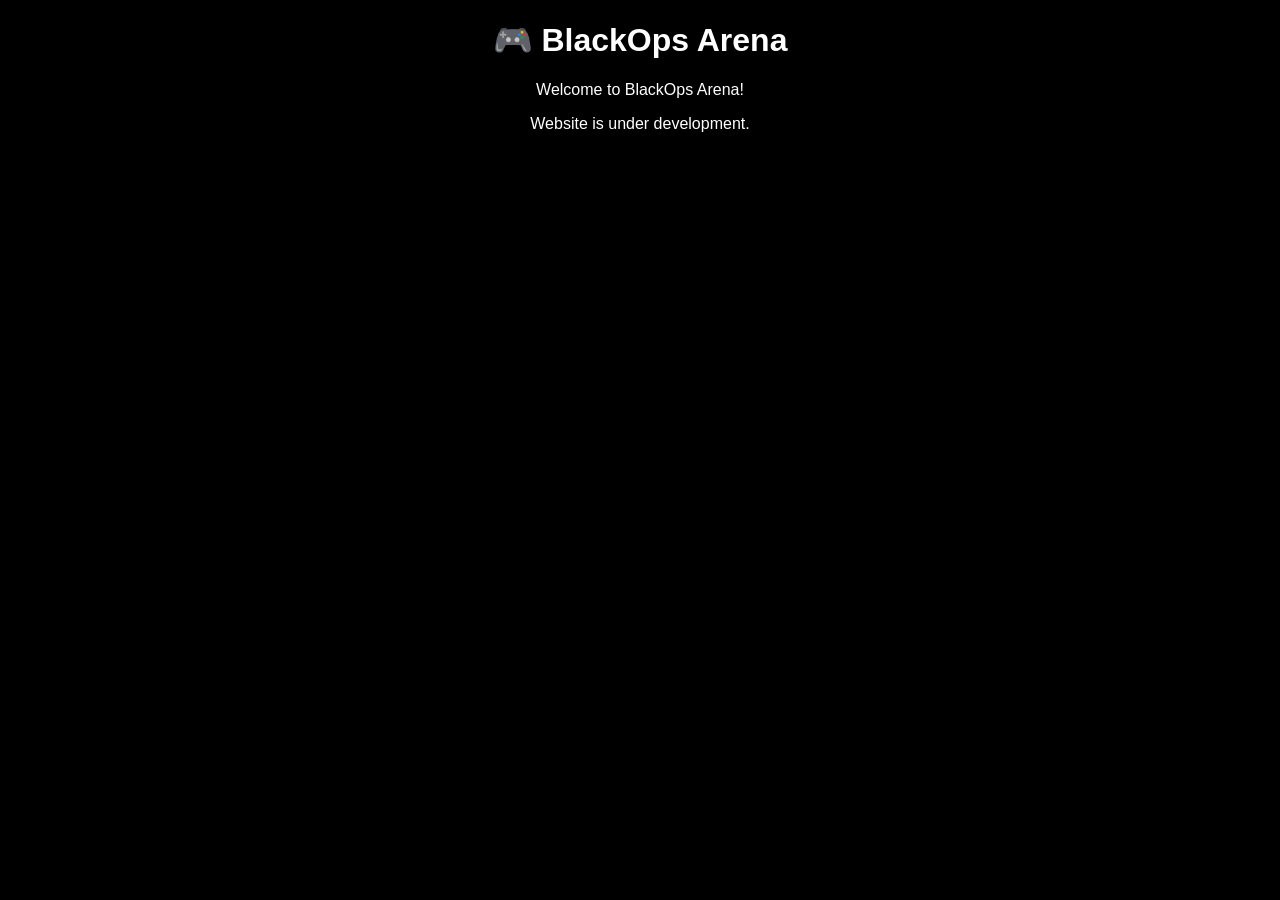
==== index.html @ 147f1764 "Create initial index.html for BlackOps Arena" ====
<!DOCTYPE html>
<html>
<head>
  <title>BlackOps Arena</title>
</head>
<body style="background:black;color:white;text-align:center;font-family:Arial;">
  <h1>🎮 BlackOps Arena</h1>
  <p>Welcome to BlackOps Arena!</p>
  <p>Website is under development.</p>
</body>
</html>
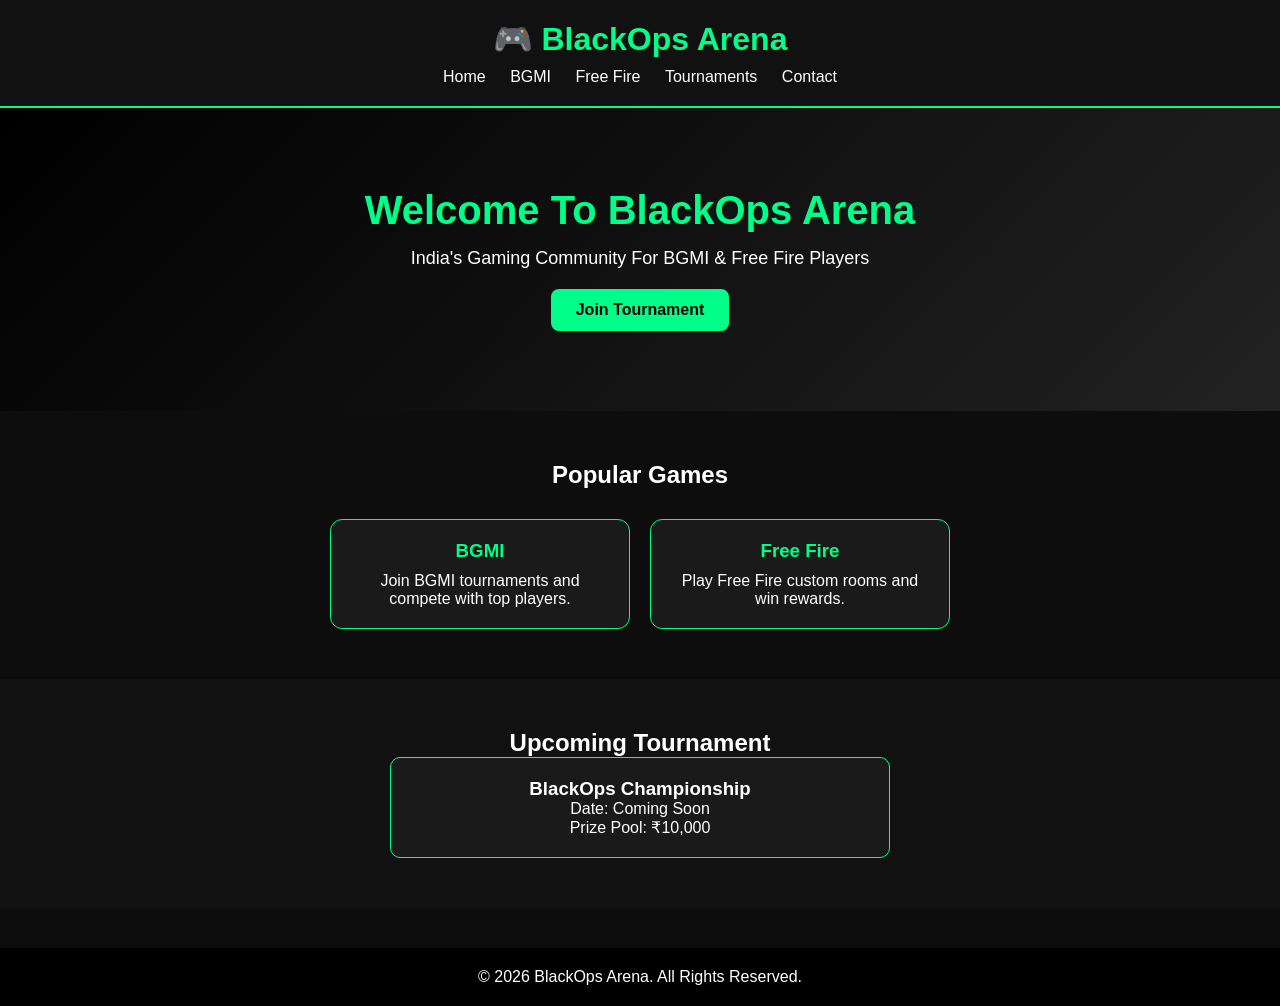
==== commit b48cf338: "Add BlackOps Arena website Homepage update" ====
--- a/index.html
+++ b/index.html
@@ -1,11 +1,176 @@
 <!DOCTYPE html>
-<html>
+<html lang="en">
 <head>
-  <title>BlackOps Arena</title>
+<meta charset="UTF-8">
+<meta name="viewport" content="width=device-width, initial-scale=1.0">
+<title>BlackOps Arena</title>
+
+<style>
+*{
+margin:0;
+padding:0;
+box-sizing:border-box;
+font-family:Arial,sans-serif;
+}
+
+body{
+background:#0d0d0d;
+color:white;
+}
+
+header{
+background:#111;
+padding:20px;
+text-align:center;
+border-bottom:2px solid #00ff88;
+}
+
+header h1{
+color:#00ff88;
+}
+
+nav{
+margin-top:10px;
+}
+
+nav a{
+color:white;
+text-decoration:none;
+margin:0 10px;
+}
+
+.hero{
+padding:80px 20px;
+text-align:center;
+background:linear-gradient(135deg,#000,#111,#222);
+}
+
+.hero h2{
+font-size:40px;
+color:#00ff88;
+}
+
+.hero p{
+margin-top:15px;
+font-size:18px;
+}
+
+.btn{
+display:inline-block;
+margin-top:20px;
+padding:12px 25px;
+background:#00ff88;
+color:black;
+font-weight:bold;
+text-decoration:none;
+border-radius:8px;
+}
+
+.games{
+padding:50px 20px;
+text-align:center;
+}
+
+.games h2{
+margin-bottom:30px;
+}
+
+.cards{
+display:flex;
+flex-wrap:wrap;
+justify-content:center;
+gap:20px;
+}
+
+.card{
+background:#1a1a1a;
+padding:20px;
+width:300px;
+border-radius:12px;
+border:1px solid #00ff88;
+}
+
+.card h3{
+color:#00ff88;
+margin-bottom:10px;
+}
+
+.tournaments{
+padding:50px 20px;
+background:#111;
+text-align:center;
+}
+
+.tournament-box{
+background:#1a1a1a;
+padding:20px;
+max-width:500px;
+margin:auto;
+border-radius:10px;
+border:1px solid #00ff88;
+}
+
+footer{
+text-align:center;
+padding:20px;
+background:#000;
+margin-top:40px;
+}
+</style>
 </head>
-<body style="background:black;color:white;text-align:center;font-family:Arial;">
-  <h1>🎮 BlackOps Arena</h1>
-  <p>Welcome to BlackOps Arena!</p>
-  <p>Website is under development.</p>
+
+<body>
+
+<header>
+<h1>🎮 BlackOps Arena</h1>
+
+<nav>
+<a href="#">Home</a>
+<a href="#">BGMI</a>
+<a href="#">Free Fire</a>
+<a href="#">Tournaments</a>
+<a href="#">Contact</a>
+</nav>
+</header>
+
+<section class="hero">
+<h2>Welcome To BlackOps Arena</h2>
+<p>India's Gaming Community For BGMI & Free Fire Players</p>
+<a href="#" class="btn">Join Tournament</a>
+</section>
+
+<section class="games">
+<h2>Popular Games</h2>
+
+<div class="cards">
+
+<div class="card">
+<h3>BGMI</h3>
+<p>Join BGMI tournaments and compete with top players.</p>
+</div>
+
+<div class="card">
+<h3>Free Fire</h3>
+<p>Play Free Fire custom rooms and win rewards.</p>
+</div>
+
+</div>
+</section>
+
+<section class="tournaments">
+<h2>Upcoming Tournament</h2>
+
+<div class="tournament-box">
+<h3>BlackOps Championship</h3>
+<p>Date: Coming Soon</p>
+<p>Prize Pool: ₹10,000</p>
+</div>
+
+</section>
+
+<footer>
+<p>© 2026 BlackOps Arena. All Rights Reserved.</p>
+</footer>
+
 </body>
 </html>
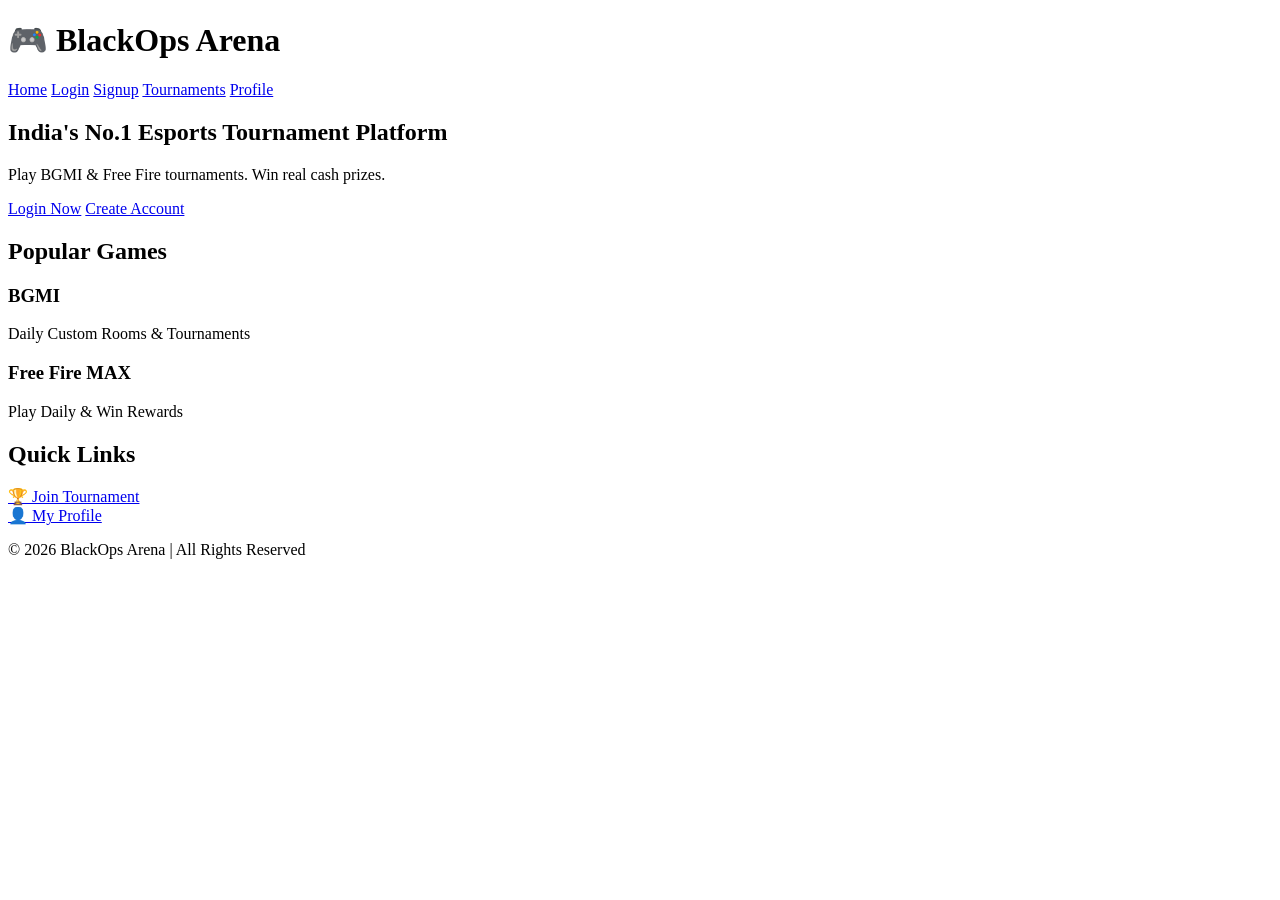
==== commit d1512857: "Update homepage Updated the layout and content of the BlackOps Arena homepage, including navigation " ====
--- a/index.html
+++ b/index.html
@@ -1,3 +1,4 @@
+
 <!DOCTYPE html>
 <html lang="en">
 <head>
@@ -5,172 +6,73 @@
 <meta name="viewport" content="width=device-width, initial-scale=1.0">
 <title>BlackOps Arena</title>
 
-<style>
-*{
-margin:0;
-padding:0;
-box-sizing:border-box;
-font-family:Arial,sans-serif;
-}
+<link rel="stylesheet" href="style.css">
 
-body{
-background:#0d0d0d;
-color:white;
-}
-
-header{
-background:#111;
-padding:20px;
-text-align:center;
-border-bottom:2px solid #00ff88;
-}
-
-header h1{
-color:#00ff88;
-}
-
-nav{
-margin-top:10px;
-}
-
-nav a{
-color:white;
-text-decoration:none;
-margin:0 10px;
-}
-
-.hero{
-padding:80px 20px;
-text-align:center;
-background:linear-gradient(135deg,#000,#111,#222);
-}
-
-.hero h2{
-font-size:40px;
-color:#00ff88;
-}
-
-.hero p{
-margin-top:15px;
-font-size:18px;
-}
-
-.btn{
-display:inline-block;
-margin-top:20px;
-padding:12px 25px;
-background:#00ff88;
-color:black;
-font-weight:bold;
-text-decoration:none;
-border-radius:8px;
-}
-
-.games{
-padding:50px 20px;
-text-align:center;
-}
-
-.games h2{
-margin-bottom:30px;
-}
-
-.cards{
-display:flex;
-flex-wrap:wrap;
-justify-content:center;
-gap:20px;
-}
-
-.card{
-background:#1a1a1a;
-padding:20px;
-width:300px;
-border-radius:12px;
-border:1px solid #00ff88;
-}
-
-.card h3{
-color:#00ff88;
-margin-bottom:10px;
-}
-
-.tournaments{
-padding:50px 20px;
-background:#111;
-text-align:center;
-}
-
-.tournament-box{
-background:#1a1a1a;
-padding:20px;
-max-width:500px;
-margin:auto;
-border-radius:10px;
-border:1px solid #00ff88;
-}
-
-footer{
-text-align:center;
-padding:20px;
-background:#000;
-margin-top:40px;
-}
-</style>
 </head>
-
 <body>
 
 <header>
 <h1>🎮 BlackOps Arena</h1>
 
 <nav>
-<a href="#">Home</a>
-<a href="#">BGMI</a>
-<a href="#">Free Fire</a>
-<a href="#">Tournaments</a>
-<a href="#">Contact</a>
+<a href="index.html">Home</a>
+<a href="login.html">Login</a>
+<a href="signup.html">Signup</a>
+<a href="tournaments.html">Tournaments</a>
+<a href="profile.html">Profile</a>
 </nav>
+
 </header>
 
 <section class="hero">
-<h2>Welcome To BlackOps Arena</h2>
-<p>India's Gaming Community For BGMI & Free Fire Players</p>
-<a href="#" class="btn">Join Tournament</a>
+
+<h2>India's No.1 Esports Tournament Platform</h2>
+
+<p>Play BGMI & Free Fire tournaments. Win real cash prizes.</p>
+
+<a href="login.html" class="btn">Login Now</a>
+
+<a href="signup.html" class="btn">Create Account</a>
+
 </section>
 
 <section class="games">
+
 <h2>Popular Games</h2>
-
-<div class="cards">
 
 <div class="card">
 <h3>BGMI</h3>
-<p>Join BGMI tournaments and compete with top players.</p>
+<p>Daily Custom Rooms & Tournaments</p>
 </div>
 
 <div class="card">
-<h3>Free Fire</h3>
-<p>Play Free Fire custom rooms and win rewards.</p>
+<h3>Free Fire MAX</h3>
+<p>Play Daily & Win Rewards</p>
 </div>
 
-</div>
 </section>
 
-<section class="tournaments">
-<h2>Upcoming Tournament</h2>
+<section class="games">
 
-<div class="tournament-box">
-<h3>BlackOps Championship</h3>
-<p>Date: Coming Soon</p>
-<p>Prize Pool: ₹10,000</p>
+<h2>Quick Links</h2>
+
+<div class="card">
+<a href="tournaments.html">🏆 Join Tournament</a>
+</div>
+
+<div class="card">
+<a href="profile.html">👤 My Profile</a>
 </div>
 
 </section>
 
 <footer>
-<p>© 2026 BlackOps Arena. All Rights Reserved.</p>
+
+<p>© 2026 BlackOps Arena | All Rights Reserved</p>
+
 </footer>
+
+<script src="script.js"></script>
 
 </body>
 </html>
--- a/style.css
+++ b/style.css
@@ -0,0 +1,12 @@
+script.js
+// BlackOps Arena Script
+
+document.addEventListener("DOMContentLoaded", function () {
+    const loginBtn = document.querySelector("button");
+
+    if (loginBtn) {
+        loginBtn.addEventListener("click", function () {
+            alert("Login system is under development. OTP feature will be added in Step 3.");
+        });
+    }
+});
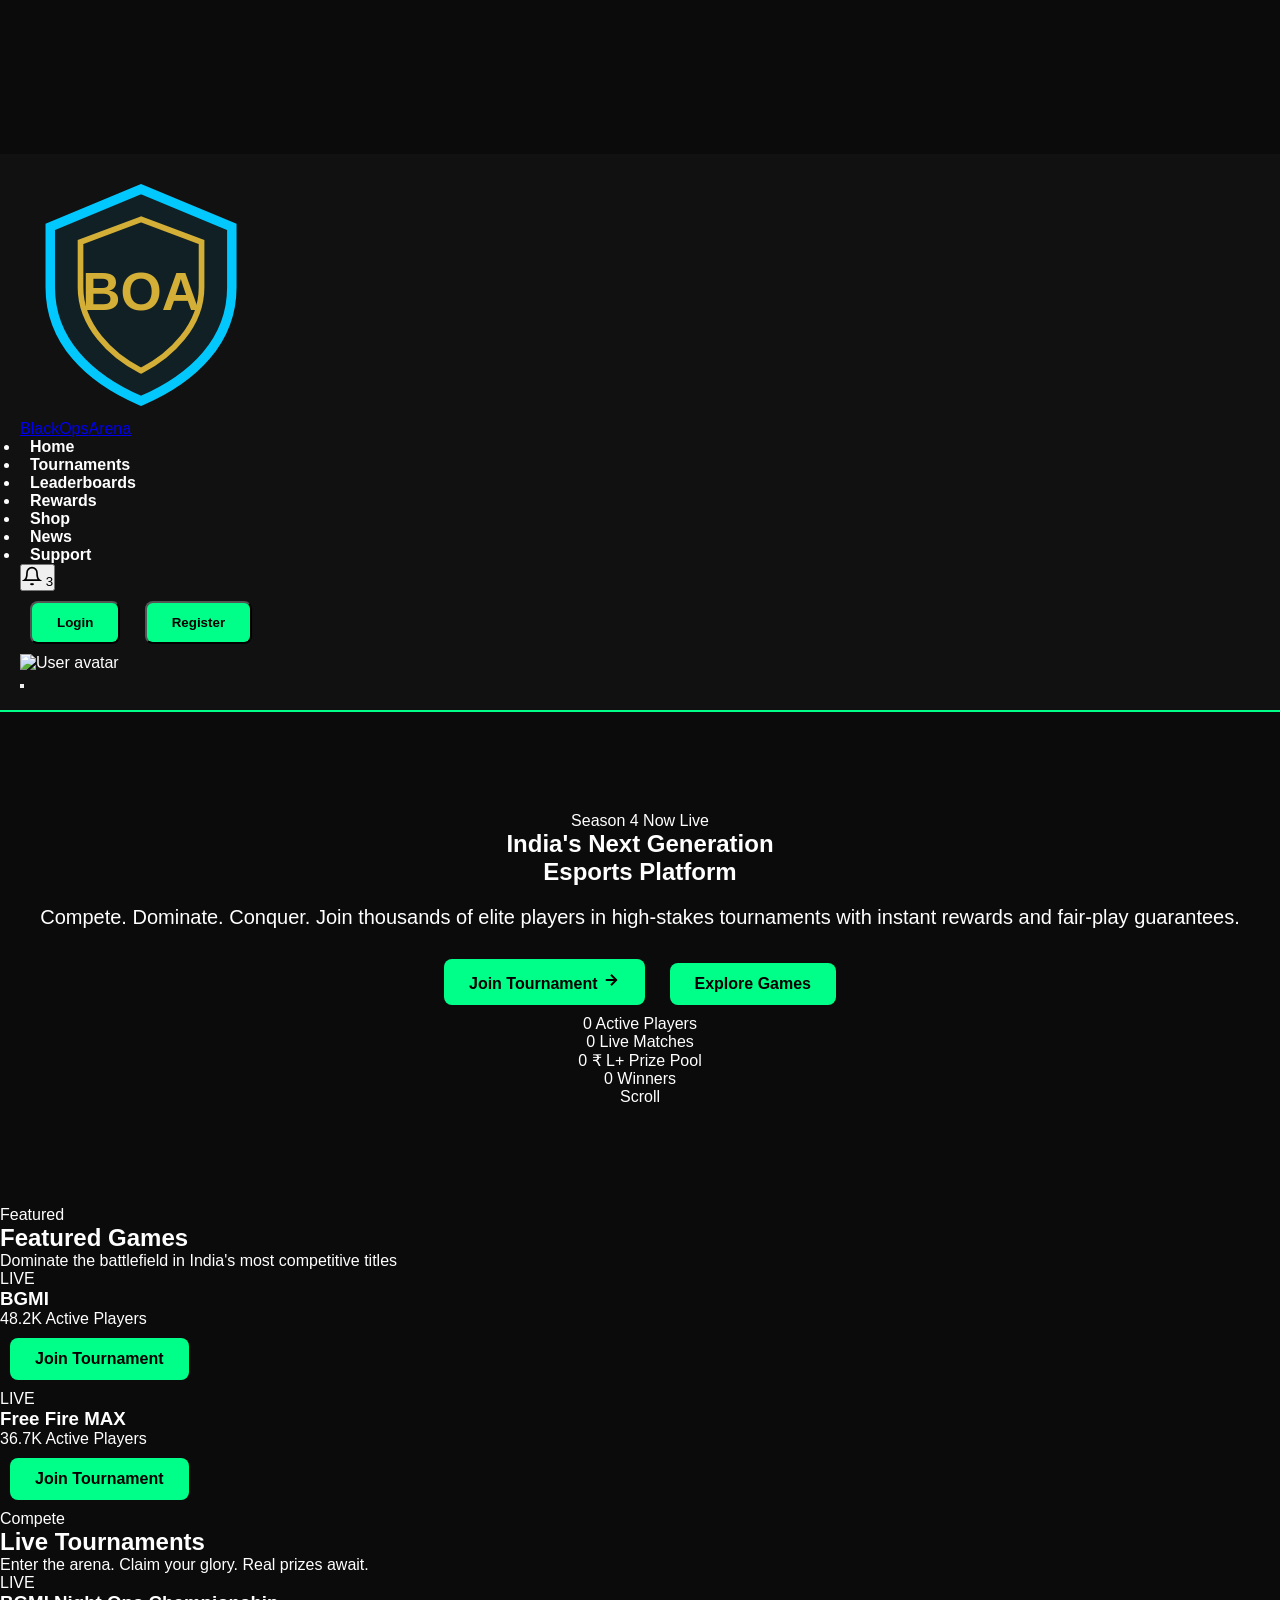
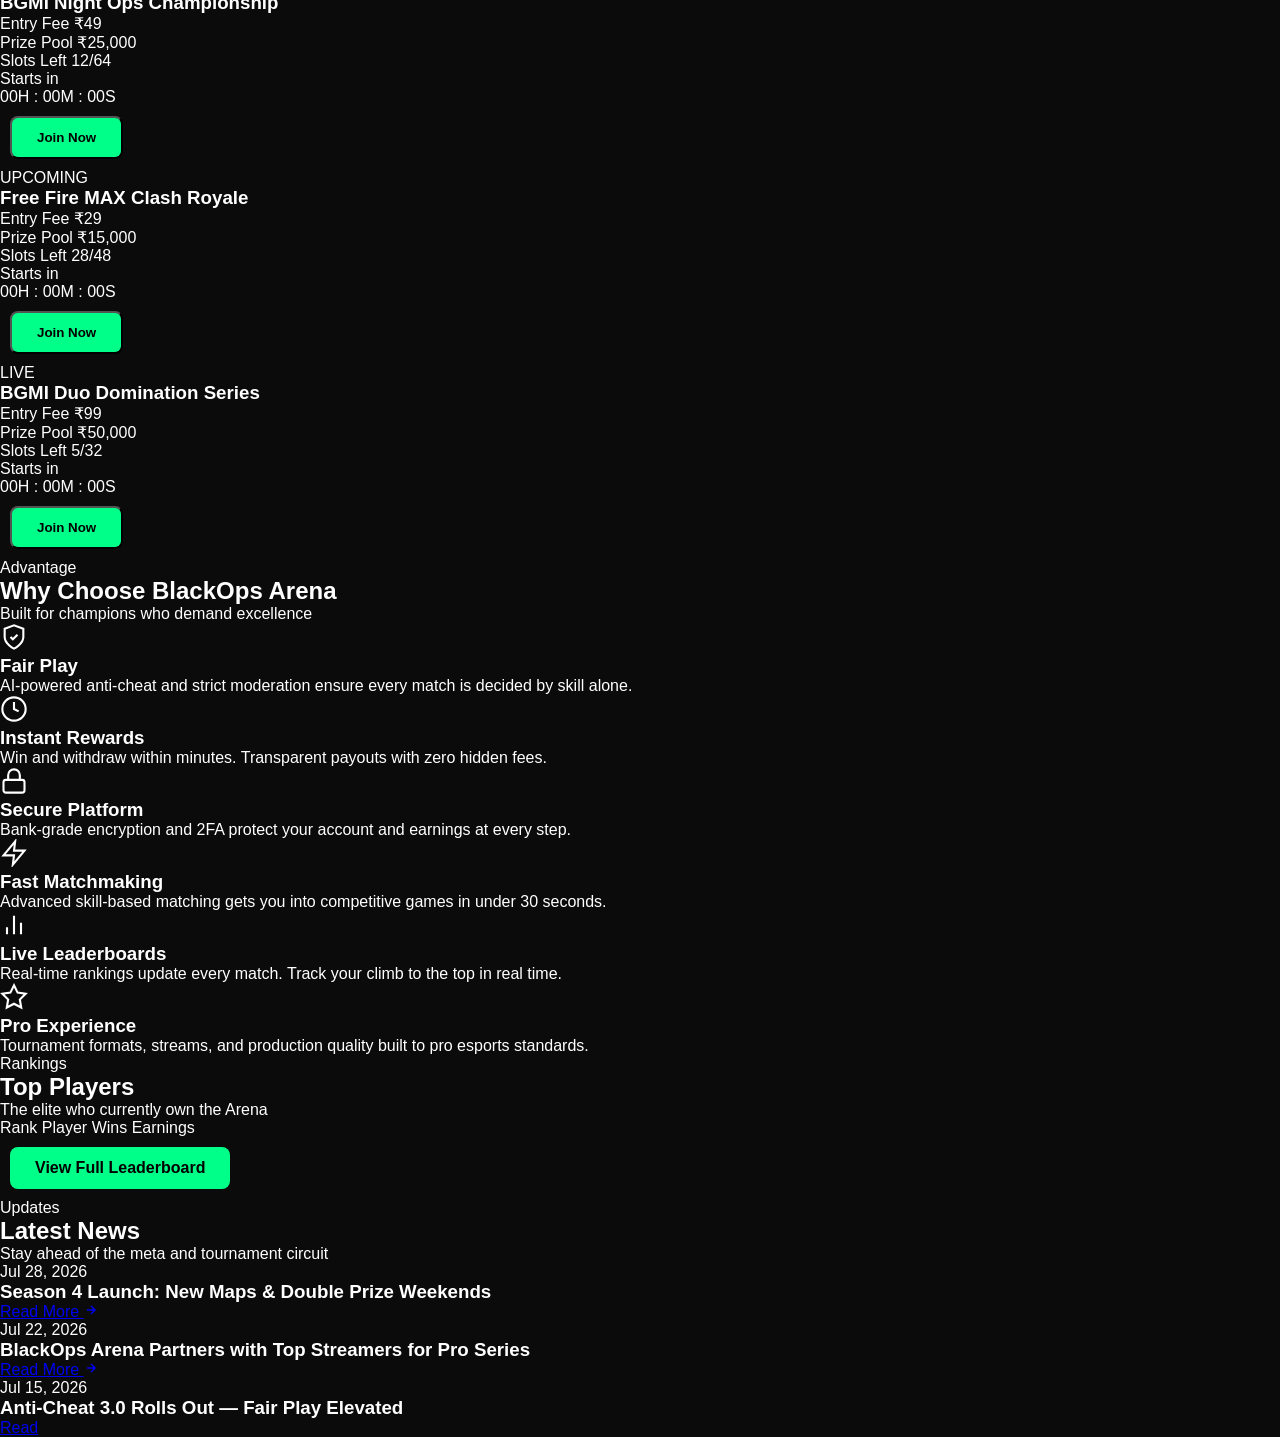
==== commit 768aada0: "Enhance index.html with SEO and header updates Added meta tags for SEO, updated title, and enhanced " ====
--- a/index.html
+++ b/index.html
@@ -1,78 +1,412 @@
-
 <!DOCTYPE html>
 <html lang="en">
 <head>
-<meta charset="UTF-8">
-<meta name="viewport" content="width=device-width, initial-scale=1.0">
-<title>BlackOps Arena</title>
-
-<link rel="stylesheet" href="style.css">
-
+  <meta charset="UTF-8">
+  <meta name="viewport" content="width=device-width, initial-scale=1.0">
+  <meta name="description" content="BlackOps Arena - India's Next Generation Esports Platform. Compete in tournaments, climb leaderboards, and win real rewards.">
+  <meta name="keywords" content="esports, gaming, tournaments, BlackOps Arena, competitive gaming, India esports">
+  <meta name="author" content="BlackOps Arena">
+  <meta name="theme-color" content="#0a0a0f">
+  <title>BlackOps Arena | India's Next Generation Esports Platform</title>
+  <link rel="preconnect" href="https://fonts.googleapis.com">
+  <link rel="preconnect" href="https://fonts.gstatic.com" crossorigin>
+  <link href="https://fonts.googleapis.com/css2?family=Orbitron:wght@400;500;600;700;800;900&family=Inter:wght@300;400;500;600;700&display=swap" rel="stylesheet">
+  <link rel="stylesheet" href="style.css">
 </head>
 <body>
-
-<header>
-<h1>🎮 BlackOps Arena</h1>
-
-<nav>
-<a href="index.html">Home</a>
-<a href="login.html">Login</a>
-<a href="signup.html">Signup</a>
-<a href="tournaments.html">Tournaments</a>
-<a href="profile.html">Profile</a>
-</nav>
-
-</header>
-
-<section class="hero">
-
-<h2>India's No.1 Esports Tournament Platform</h2>
-
-<p>Play BGMI & Free Fire tournaments. Win real cash prizes.</p>
-
-<a href="login.html" class="btn">Login Now</a>
-
-<a href="signup.html" class="btn">Create Account</a>
-
-</section>
-
-<section class="games">
-
-<h2>Popular Games</h2>
-
-<div class="card">
-<h3>BGMI</h3>
-<p>Daily Custom Rooms & Tournaments</p>
-</div>
-
-<div class="card">
-<h3>Free Fire MAX</h3>
-<p>Play Daily & Win Rewards</p>
-</div>
-
-</section>
-
-<section class="games">
-
-<h2>Quick Links</h2>
-
-<div class="card">
-<a href="tournaments.html">🏆 Join Tournament</a>
-</div>
-
-<div class="card">
-<a href="profile.html">👤 My Profile</a>
-</div>
-
-</section>
-
-<footer>
-
-<p>© 2026 BlackOps Arena | All Rights Reserved</p>
-
-</footer>
-
-<script src="script.js"></script>
-
-</body>
-</html>
+  <!-- Particle Canvas -->
+  <canvas id="particle-canvas" aria-hidden="true"></canvas>
+
+  <!-- Header -->
+  <header class="header" id="header">
+    <div class="header-inner">
+      <a href="#home" class="logo" aria-label="BlackOps Arena Home">
+        <div class="logo-shield">
+          <svg viewBox="0 0 64 64" fill="none" xmlns="http://www.w3.org/2000/svg" aria-hidden="true">
+            <path d="M32 4L8 14V30C8 44 18 54 32 60C46 54 56 44 56 30V14L32 4Z" stroke="url(#shieldGrad)" stroke-width="2.5" fill="rgba(0,200,255,0.08)"/>
+            <path d="M32 12L16 18V30C16 40 24 48 32 52C40 48 48 40 48 30V18L32 12Z" stroke="#D4AF37" stroke-width="1.5" fill="none"/>
+            <text x="32" y="36" text-anchor="middle" fill="#D4AF37" font-family="Orbitron" font-size="14" font-weight="700">BOA</text>
+            <defs>
+              <linearGradient id="shieldGrad" x1="0" y1="0" x2="64" y2="64">
+                <stop stop-color="#00C8FF"/>
+                <stop offset="1" stop-color="#D4AF37"/>
+              </linearGradient>
+            </defs>
+          </svg>
+        </div>
+        <span class="logo-text">BlackOps<span class="accent">Arena</span></span>
+      </a>
+
+      <nav class="nav" id="nav" aria-label="Main navigation">
+        <ul class="nav-list">
+          <li><a href="#home" class="nav-link active">Home</a></li>
+          <li><a href="#tournaments" class="nav-link">Tournaments</a></li>
+          <li><a href="#leaderboard" class="nav-link">Leaderboards</a></li>
+          <li><a href="#rewards" class="nav-link">Rewards</a></li>
+          <li><a href="#shop" class="nav-link">Shop</a></li>
+          <li><a href="#news" class="nav-link">News</a></li>
+          <li><a href="#support" class="nav-link">Support</a></li>
+        </ul>
+      </nav>
+
+      <div class="header-actions">
+        <button class="icon-btn notification-btn" aria-label="Notifications" id="notifBtn">
+          <svg width="20" height="20" viewBox="0 0 24 24" fill="none" stroke="currentColor" stroke-width="2">
+            <path d="M18 8A6 6 0 0 0 6 8c0 7-3 9-3 9h18s-3-2-3-9"/>
+            <path d="M13.73 21a2 2 0 0 1-3.46 0"/>
+          </svg>
+          <span class="notif-badge">3</span>
+        </button>
+        <div class="auth-buttons" id="authButtons">
+          <button class="btn btn-ghost" id="loginBtn">Login</button>
+          <button class="btn btn-primary" id="registerBtn">Register</button>
+        </div>
+        <div class="user-menu hidden" id="userMenu">
+          <img src="https://api.dicebear.com/7.x/avataaars/svg?seed=BlackOps" alt="User avatar" class="user-avatar" width="36" height="36">
+        </div>
+        <button class="hamburger" id="hamburger" aria-label="Toggle menu" aria-expanded="false">
+          <span></span><span></span><span></span>
+        </button>
+      </div>
+    </div>
+  </header>
+
+  <main>
+    <!-- Hero Section -->
+    <section class="hero" id="home">
+      <div class="hero-bg">
+        <div class="hero-grid"></div>
+        <div class="hero-glow hero-glow-1"></div>
+        <div class="hero-glow hero-glow-2"></div>
+        <div class="hero-glow hero-glow-3"></div>
+      </div>
+      <div class="hero-content">
+        <div class="hero-badge reveal">
+          <span class="pulse-dot"></span>
+          Season 4 Now Live
+        </div>
+        <h1 class="hero-title reveal">
+          India's Next Generation<br>
+          <span class="gradient-text">Esports Platform</span>
+        </h1>
+        <p class="hero-subtitle reveal">
+          Compete. Dominate. Conquer. Join thousands of elite players in high-stakes tournaments with instant rewards and fair-play guarantees.
+        </p>
+        <div class="hero-ctas reveal">
+          <a href="#tournaments" class="btn btn-primary btn-lg ripple">
+            <span>Join Tournament</span>
+            <svg width="18" height="18" viewBox="0 0 24 24" fill="none" stroke="currentColor" stroke-width="2.5"><path d="M5 12h14M12 5l7 7-7 7"/></svg>
+          </a>
+          <a href="#games" class="btn btn-outline btn-lg ripple">Explore Games</a>
+        </div>
+        <div class="hero-stats reveal">
+          <div class="stat-item">
+            <span class="stat-value" data-target="128450">0</span>
+            <span class="stat-label">Active Players</span>
+          </div>
+          <div class="stat-divider"></div>
+          <div class="stat-item">
+            <span class="stat-value" data-target="342">0</span>
+            <span class="stat-label">Live Matches</span>
+          </div>
+          <div class="stat-divider"></div>
+          <div class="stat-item">
+            <span class="stat-value" data-target="45">0</span>
+            <span class="stat-prefix">₹</span>
+            <span class="stat-suffix">L+</span>
+            <span class="stat-label">Prize Pool</span>
+          </div>
+          <div class="stat-divider"></div>
+          <div class="stat-item">
+            <span class="stat-value" data-target="8920">0</span>
+            <span class="stat-label">Winners</span>
+          </div>
+        </div>
+      </div>
+      <div class="scroll-indicator">
+        <div class="scroll-line"></div>
+        <span>Scroll</span>
+      </div>
+    </section>
+
+    <!-- Featured Games -->
+    <section class="section games-section" id="games">
+      <div class="container">
+        <div class="section-header reveal">
+          <span class="section-tag">Featured</span>
+          <h2 class="section-title">Featured <span class="gradient-text">Games</span></h2>
+          <p class="section-desc">Dominate the battlefield in India's most competitive titles</p>
+        </div>
+        <div class="games-grid">
+          <article class="game-card reveal" data-tilt>
+            <div class="game-card-inner">
+              <div class="game-cover">
+                <div class="game-cover-img bgmi-cover"></div>
+                <div class="game-overlay"></div>
+                <span class="live-badge"><span class="live-dot"></span> LIVE</span>
+              </div>
+              <div class="game-info">
+                <h3 class="game-title">BGMI</h3>
+                <p class="game-players"><span class="player-count">48.2K</span> Active Players</p>
+                <a href="#tournaments" class="btn btn-primary btn-sm ripple">Join Tournament</a>
+              </div>
+            </div>
+          </article>
+          <article class="game-card reveal" data-tilt>
+            <div class="game-card-inner">
+              <div class="game-cover">
+                <div class="game-cover-img ff-cover"></div>
+                <div class="game-overlay"></div>
+                <span class="live-badge"><span class="live-dot"></span> LIVE</span>
+              </div>
+              <div class="game-info">
+                <h3 class="game-title">Free Fire MAX</h3>
+                <p class="game-players"><span class="player-count">36.7K</span> Active Players</p>
+                <a href="#tournaments" class="btn btn-primary btn-sm ripple">Join Tournament</a>
+              </div>
+            </div>
+          </article>
+        </div>
+      </div>
+    </section>
+
+    <!-- Live Tournaments -->
+    <section class="section tournaments-section" id="tournaments">
+      <div class="container">
+        <div class="section-header reveal">
+          <span class="section-tag">Compete</span>
+          <h2 class="section-title">Live <span class="gradient-text">Tournaments</span></h2>
+          <p class="section-desc">Enter the arena. Claim your glory. Real prizes await.</p>
+        </div>
+        <div class="tournaments-grid">
+          <article class="tournament-card reveal" data-tilt>
+            <div class="tournament-banner bgmi-banner">
+              <div class="tournament-status live">LIVE</div>
+            </div>
+            <div class="tournament-body">
+              <h3 class="tournament-name">BGMI Night Ops Championship</h3>
+              <div class="tournament-meta">
+                <div class="meta-item">
+                  <span class="meta-label">Entry Fee</span>
+                  <span class="meta-value">₹49</span>
+                </div>
+                <div class="meta-item">
+                  <span class="meta-label">Prize Pool</span>
+                  <span class="meta-value gold">₹25,000</span>
+                </div>
+                <div class="meta-item">
+                  <span class="meta-label">Slots Left</span>
+                  <span class="meta-value">12/64</span>
+                </div>
+              </div>
+              <div class="tournament-timer">
+                <span class="timer-label">Starts in</span>
+                <div class="countdown" data-time="3600">
+                  <span class="time-unit"><span class="time-val" data-unit="h">00</span><span class="time-label">H</span></span>
+                  <span class="time-sep">:</span>
+                  <span class="time-unit"><span class="time-val" data-unit="m">00</span><span class="time-label">M</span></span>
+                  <span class="time-sep">:</span>
+                  <span class="time-unit"><span class="time-val" data-unit="s">00</span><span class="time-label">S</span></span>
+                </div>
+              </div>
+              <button class="btn btn-primary btn-block ripple">Join Now</button>
+            </div>
+          </article>
+
+          <article class="tournament-card reveal" data-tilt>
+            <div class="tournament-banner ff-banner">
+              <div class="tournament-status upcoming">UPCOMING</div>
+            </div>
+            <div class="tournament-body">
+              <h3 class="tournament-name">Free Fire MAX Clash Royale</h3>
+              <div class="tournament-meta">
+                <div class="meta-item">
+                  <span class="meta-label">Entry Fee</span>
+                  <span class="meta-value">₹29</span>
+                </div>
+                <div class="meta-item">
+                  <span class="meta-label">Prize Pool</span>
+                  <span class="meta-value gold">₹15,000</span>
+                </div>
+                <div class="meta-item">
+                  <span class="meta-label">Slots Left</span>
+                  <span class="meta-value">28/48</span>
+                </div>
+              </div>
+              <div class="tournament-timer">
+                <span class="timer-label">Starts in</span>
+                <div class="countdown" data-time="7200">
+                  <span class="time-unit"><span class="time-val" data-unit="h">00</span><span class="time-label">H</span></span>
+                  <span class="time-sep">:</span>
+                  <span class="time-unit"><span class="time-val" data-unit="m">00</span><span class="time-label">M</span></span>
+                  <span class="time-sep">:</span>
+                  <span class="time-unit"><span class="time-val" data-unit="s">00</span><span class="time-label">S</span></span>
+                </div>
+              </div>
+              <button class="btn btn-primary btn-block ripple">Join Now</button>
+            </div>
+          </article>
+
+          <article class="tournament-card reveal" data-tilt>
+            <div class="tournament-banner bgmi-banner-2">
+              <div class="tournament-status live">LIVE</div>
+            </div>
+            <div class="tournament-body">
+              <h3 class="tournament-name">BGMI Duo Domination Series</h3>
+              <div class="tournament-meta">
+                <div class="meta-item">
+                  <span class="meta-label">Entry Fee</span>
+                  <span class="meta-value">₹99</span>
+                </div>
+                <div class="meta-item">
+                  <span class="meta-label">Prize Pool</span>
+                  <span class="meta-value gold">₹50,000</span>
+                </div>
+                <div class="meta-item">
+                  <span class="meta-label">Slots Left</span>
+                  <span class="meta-value">5/32</span>
+                </div>
+              </div>
+              <div class="tournament-timer">
+                <span class="timer-label">Starts in</span>
+                <div class="countdown" data-time="1800">
+                  <span class="time-unit"><span class="time-val" data-unit="h">00</span><span class="time-label">H</span></span>
+                  <span class="time-sep">:</span>
+                  <span class="time-unit"><span class="time-val" data-unit="m">00</span><span class="time-label">M</span></span>
+                  <span class="time-sep">:</span>
+                  <span class="time-unit"><span class="time-val" data-unit="s">00</span><span class="time-label">S</span></span>
+                </div>
+              </div>
+              <button class="btn btn-primary btn-block ripple">Join Now</button>
+            </div>
+          </article>
+        </div>
+      </div>
+    </section>
+
+    <!-- Why Choose -->
+    <section class="section why-section" id="rewards">
+      <div class="container">
+        <div class="section-header reveal">
+          <span class="section-tag">Advantage</span>
+          <h2 class="section-title">Why Choose <span class="gradient-text">BlackOps Arena</span></h2>
+          <p class="section-desc">Built for champions who demand excellence</p>
+        </div>
+        <div class="features-grid">
+          <article class="feature-card reveal">
+            <div class="feature-icon">
+              <svg width="28" height="28" viewBox="0 0 24 24" fill="none" stroke="currentColor" stroke-width="1.8">
+                <path d="M12 22s8-4 8-10V5l-8-3-8 3v7c0 6 8 10 8 10z"/>
+                <path d="M9 12l2 2 4-4"/>
+              </svg>
+            </div>
+            <h3>Fair Play</h3>
+            <p>AI-powered anti-cheat and strict moderation ensure every match is decided by skill alone.</p>
+          </article>
+          <article class="feature-card reveal">
+            <div class="feature-icon">
+              <svg width="28" height="28" viewBox="0 0 24 24" fill="none" stroke="currentColor" stroke-width="1.8">
+                <circle cx="12" cy="12" r="10"/>
+                <path d="M12 6v6l4 2"/>
+              </svg>
+            </div>
+            <h3>Instant Rewards</h3>
+            <p>Win and withdraw within minutes. Transparent payouts with zero hidden fees.</p>
+          </article>
+          <article class="feature-card reveal">
+            <div class="feature-icon">
+              <svg width="28" height="28" viewBox="0 0 24 24" fill="none" stroke="currentColor" stroke-width="1.8">
+                <rect x="3" y="11" width="18" height="11" rx="2"/>
+                <path d="M7 11V7a5 5 0 0 1 10 0v4"/>
+              </svg>
+            </div>
+            <h3>Secure Platform</h3>
+            <p>Bank-grade encryption and 2FA protect your account and earnings at every step.</p>
+          </article>
+          <article class="feature-card reveal">
+            <div class="feature-icon">
+              <svg width="28" height="28" viewBox="0 0 24 24" fill="none" stroke="currentColor" stroke-width="1.8">
+                <path d="M13 2L3 14h9l-1 8 10-12h-9l1-8z"/>
+              </svg>
+            </div>
+            <h3>Fast Matchmaking</h3>
+            <p>Advanced skill-based matching gets you into competitive games in under 30 seconds.</p>
+          </article>
+          <article class="feature-card reveal">
+            <div class="feature-icon">
+              <svg width="28" height="28" viewBox="0 0 24 24" fill="none" stroke="currentColor" stroke-width="1.8">
+                <path d="M18 20V10M12 20V4M6 20v-6"/>
+              </svg>
+            </div>
+            <h3>Live Leaderboards</h3>
+            <p>Real-time rankings update every match. Track your climb to the top in real time.</p>
+          </article>
+          <article class="feature-card reveal">
+            <div class="feature-icon">
+              <svg width="28" height="28" viewBox="0 0 24 24" fill="none" stroke="currentColor" stroke-width="1.8">
+                <path d="M12 2l3.09 6.26L22 9.27l-5 4.87 1.18 6.88L12 17.77l-6.18 3.25L7 14.14 2 9.27l6.91-1.01L12 2z"/>
+              </svg>
+            </div>
+            <h3>Pro Experience</h3>
+            <p>Tournament formats, streams, and production quality built to pro esports standards.</p>
+          </article>
+        </div>
+      </div>
+    </section>
+
+    <!-- Leaderboard Preview -->
+    <section class="section leaderboard-section" id="leaderboard">
+      <div class="container">
+        <div class="section-header reveal">
+          <span class="section-tag">Rankings</span>
+          <h2 class="section-title">Top <span class="gradient-text">Players</span></h2>
+          <p class="section-desc">The elite who currently own the Arena</p>
+        </div>
+        <div class="leaderboard-table reveal">
+          <div class="lb-header">
+            <span>Rank</span>
+            <span>Player</span>
+            <span>Wins</span>
+            <span>Earnings</span>
+          </div>
+          <div class="lb-body" id="leaderboardBody">
+            <!-- Populated by JS -->
+          </div>
+        </div>
+        <div class="lb-cta reveal">
+          <a href="#leaderboard" class="btn btn-outline ripple">View Full Leaderboard</a>
+        </div>
+      </div>
+    </section>
+
+    <!-- Latest News -->
+    <section class="section news-section" id="news">
+      <div class="container">
+        <div class="section-header reveal">
+          <span class="section-tag">Updates</span>
+          <h2 class="section-title">Latest <span class="gradient-text">News</span></h2>
+          <p class="section-desc">Stay ahead of the meta and tournament circuit</p>
+        </div>
+        <div class="news-grid">
+          <article class="news-card reveal" data-tilt>
+            <div class="news-thumb news-thumb-1"></div>
+            <div class="news-body">
+              <time datetime="2026-07-28" class="news-date">Jul 28, 2026</time>
+              <h3 class="news-title">Season 4 Launch: New Maps & Double Prize Weekends</h3>
+              <a href="#" class="news-link">Read More <svg width="14" height="14" viewBox="0 0 24 24" fill="none" stroke="currentColor" stroke-width="2.5"><path d="M5 12h14M12 5l7 7-7 7"/></svg></a>
+            </div>
+          </article>
+          <article class="news-card reveal" data-tilt>
+            <div class="news-thumb news-thumb-2"></div>
+            <div class="news-body">
+              <time datetime="2026-07-22" class="news-date">Jul 22, 2026</time>
+              <h3 class="news-title">BlackOps Arena Partners with Top Streamers for Pro Series</h3>
+              <a href="#" class="news-link">Read More <svg width="14" height="14" viewBox="0 0 24 24" fill="none" stroke="currentColor" stroke-width="2.5"><path d="M5 12h14M12 5l7 7-7 7"/></svg></a>
+            </div>
+          </article>
+          <article class="news-card reveal" data-tilt>
+            <div class="news-thumb news-thumb-3"></div>
+            <div class="news-body">
+              <time datetime="2026-07-15" class="news-date">Jul 15, 2026</time>
+              <h3 class="news-title">Anti-Cheat 3.0 Rolls Out — Fair Play Elevated</h3>
+              <a href="#" class="news-link">Read
--- a/style.css
+++ b/style.css
@@ -1,12 +1,78 @@
-script.js
-// BlackOps Arena Script
+*{
+    margin:0;
+    padding:0;
+    box-sizing:border-box;
+    font-family:Arial,sans-serif;
+}
 
-document.addEventListener("DOMContentLoaded", function () {
-    const loginBtn = document.querySelector("button");
+body{
+    background:#0b0b0b;
+    color:white;
+}
 
-    if (loginBtn) {
-        loginBtn.addEventListener("click", function () {
-            alert("Login system is under development. OTP feature will be added in Step 3.");
-        });
-    }
-});
+header{
+    background:#111;
+    padding:20px;
+    display:flex;
+    justify-content:space-between;
+    align-items:center;
+    border-bottom:2px solid #00ff88;
+}
+
+header h1{
+    color:#00ff88;
+}
+
+nav a{
+    color:white;
+    text-decoration:none;
+    margin:0 10px;
+    font-weight:bold;
+}
+
+nav a:hover{
+    color:#00ff88;
+}
+
+.hero{
+    text-align:center;
+    padding:100px 20px;
+}
+
+.hero h2{
+    font-size:42px;
+    color:#00ff88;
+}
+
+.hero p{
+    margin:20px 0;
+    font-size:20px;
+}
+
+.btn{
+    display:inline-block;
+    margin:10px;
+    padding:12px 25px;
+    background:#00ff88;
+    color:#000;
+    text-decoration:none;
+    border-radius:8px;
+    font-weight:bold;
+}
+
+.card{
+    background:#1b1b1b;
+    width:300px;
+    margin:20px auto;
+    padding:20px;
+    border-radius:12px;
+    border:1px solid #00ff88;
+    text-align:center;
+}
+
+footer{
+    text-align:center;
+    padding:20px;
+    margin-top:40px;
+    border-top:1px solid #333;
+}
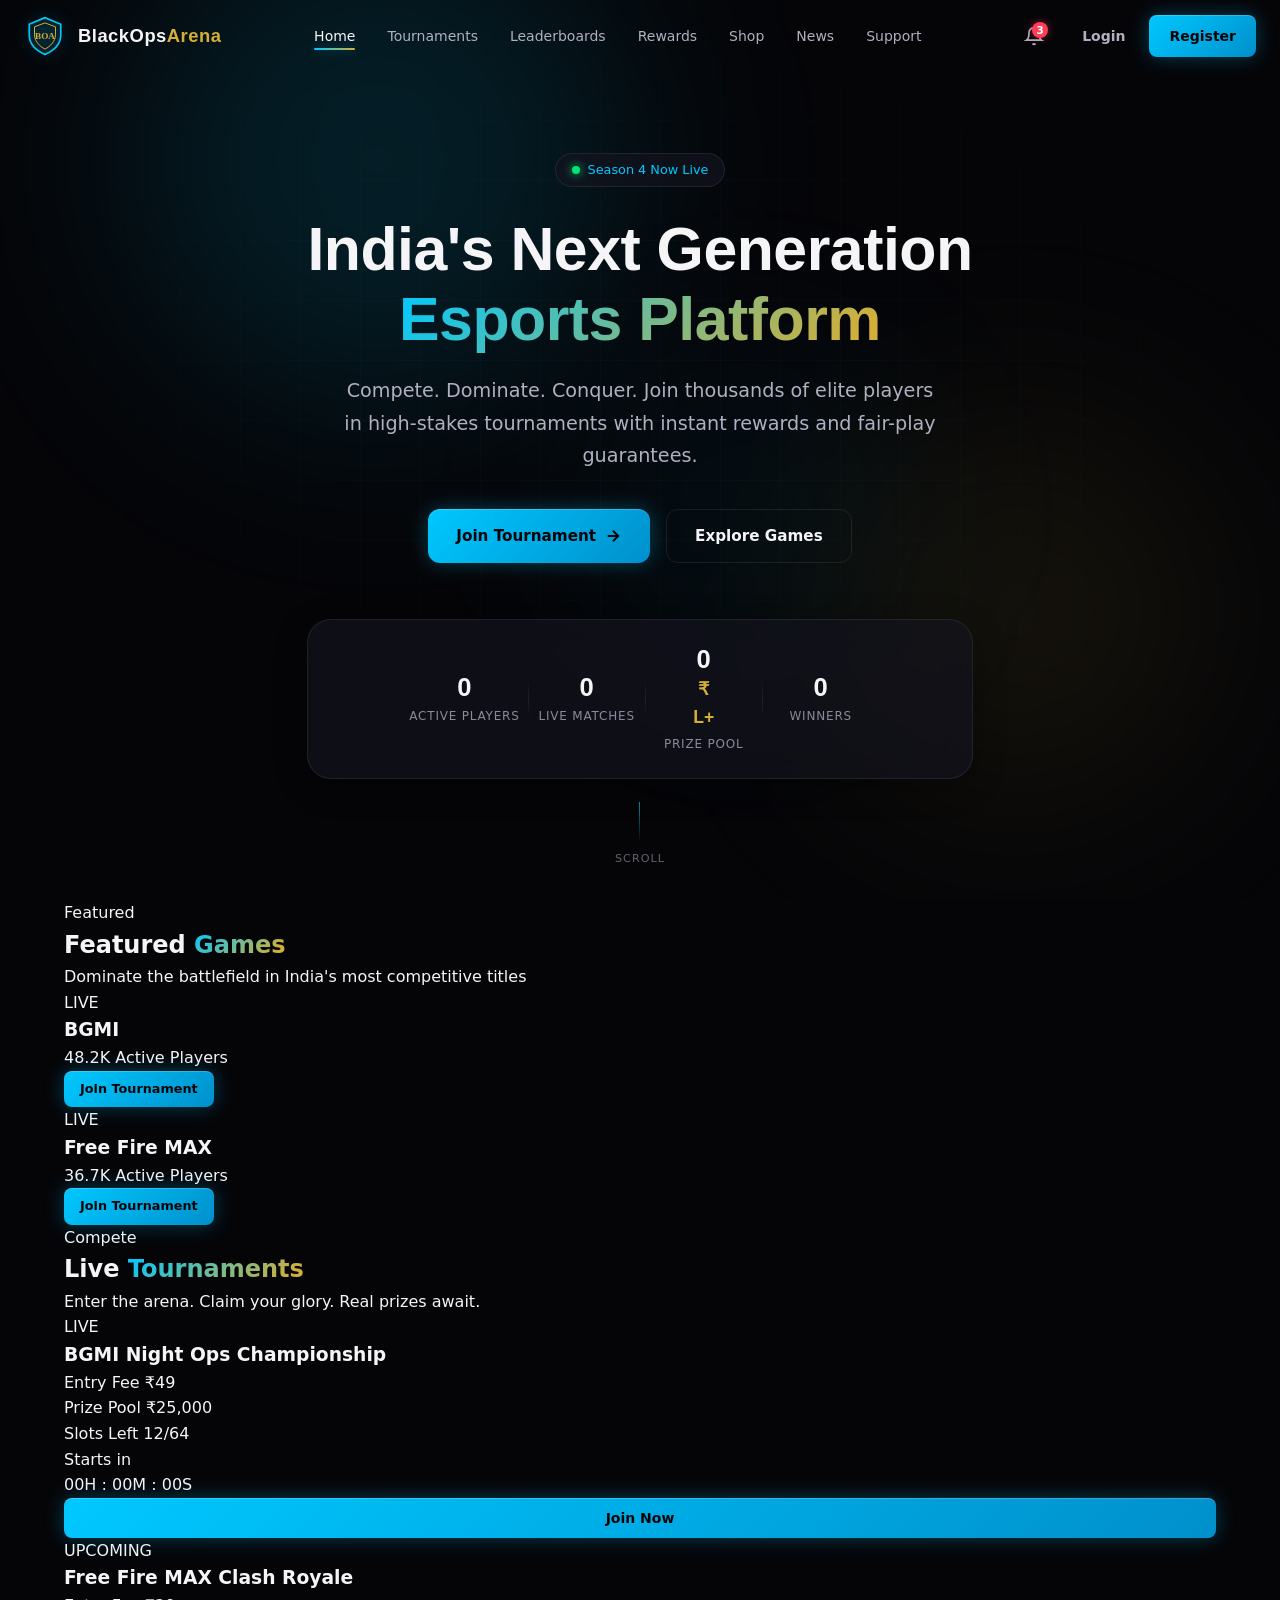
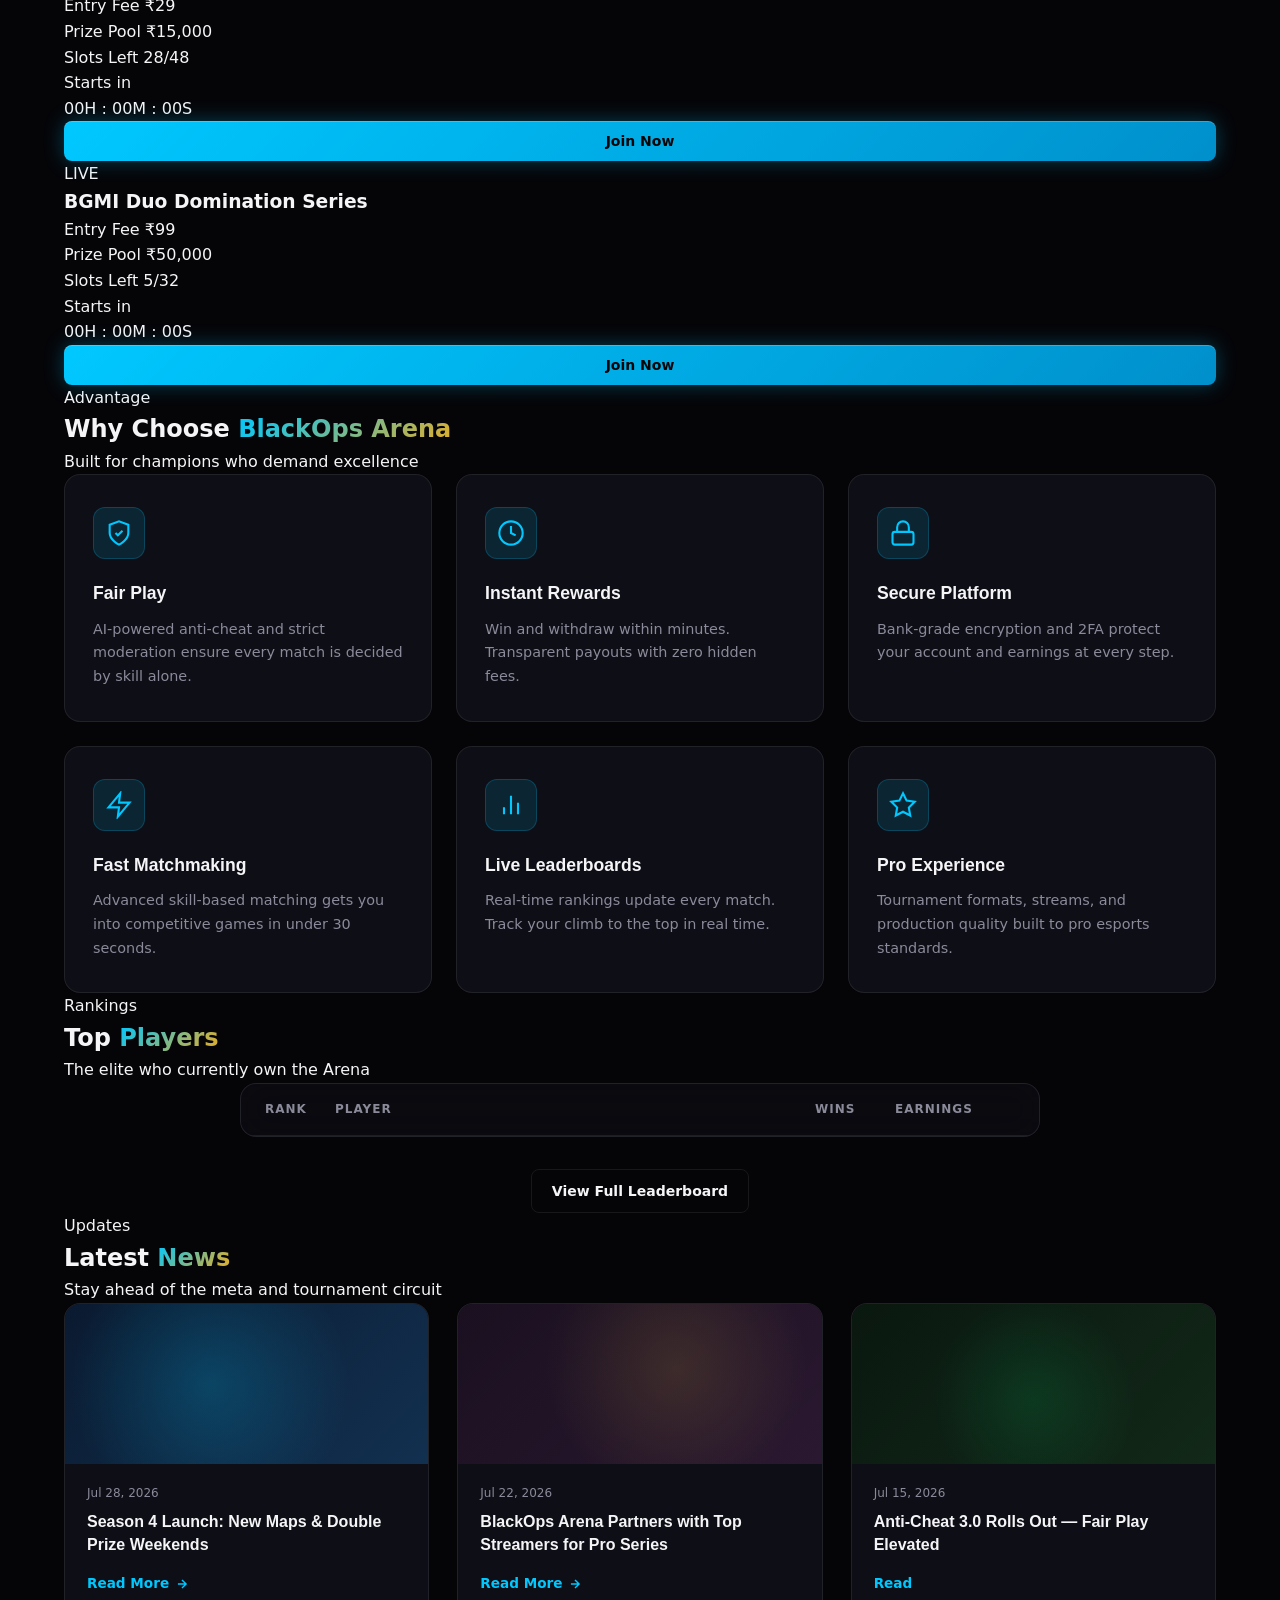
==== commit 44f375c0: "Change login and register buttons to links" ====
--- a/index.html
+++ b/index.html
@@ -58,8 +58,8 @@
           <span class="notif-badge">3</span>
         </button>
         <div class="auth-buttons" id="authButtons">
-          <button class="btn btn-ghost" id="loginBtn">Login</button>
-          <button class="btn btn-primary" id="registerBtn">Register</button>
+          <a href="login.html" class="btn btn-ghost" id="loginBtn">Login</a>
+<a href="signup.html" class="btn btn-primary" id="registerBtn">Register</a>
         </div>
         <div class="user-menu hidden" id="userMenu">
           <img src="https://api.dicebear.com/7.x/avataaars/svg?seed=BlackOps" alt="User avatar" class="user-avatar" width="36" height="36">
--- a/style.css
+++ b/style.css
@@ -1,78 +1,1396 @@
-*{
-    margin:0;
-    padding:0;
-    box-sizing:border-box;
-    font-family:Arial,sans-serif;
-}
-
-body{
-    background:#0b0b0b;
-    color:white;
-}
-
-header{
-    background:#111;
-    padding:20px;
-    display:flex;
-    justify-content:space-between;
-    align-items:center;
-    border-bottom:2px solid #00ff88;
-}
-
-header h1{
-    color:#00ff88;
-}
-
-nav a{
-    color:white;
-    text-decoration:none;
-    margin:0 10px;
-    font-weight:bold;
-}
-
-nav a:hover{
-    color:#00ff88;
-}
-
-.hero{
-    text-align:center;
-    padding:100px 20px;
-}
-
-.hero h2{
-    font-size:42px;
-    color:#00ff88;
-}
-
-.hero p{
-    margin:20px 0;
-    font-size:20px;
-}
-
-.btn{
-    display:inline-block;
-    margin:10px;
-    padding:12px 25px;
-    background:#00ff88;
-    color:#000;
-    text-decoration:none;
-    border-radius:8px;
-    font-weight:bold;
-}
-
-.card{
-    background:#1b1b1b;
-    width:300px;
-    margin:20px auto;
-    padding:20px;
-    border-radius:12px;
-    border:1px solid #00ff88;
-    text-align:center;
-}
-
-footer{
-    text-align:center;
-    padding:20px;
-    margin-top:40px;
-    border-top:1px solid #333;
-}
+/* ============================================
+   BlackOps Arena — Premium Esports Homepage
+   Original Design System
+   ============================================ */
+
+:root {
+  --black: #050508;
+  --charcoal: #0d0d14;
+  --charcoal-light: #14141f;
+  --surface: #1a1a28;
+  --surface-hover: #222233;
+  --gold: #D4AF37;
+  --gold-light: #F0D060;
+  --gold-dim: rgba(212, 175, 55, 0.15);
+  --electric: #00C8FF;
+  --electric-dim: rgba(0, 200, 255, 0.12);
+  --electric-glow: rgba(0, 200, 255, 0.4);
+  --white: #F5F5F7;
+  --muted: #8A8A9A;
+  --muted-light: #B0B0C0;
+  --success: #00E676;
+  --danger: #FF3D57;
+  --glass: rgba(20, 20, 32, 0.65);
+  --glass-border: rgba(255, 255, 255, 0.08);
+  --glass-highlight: rgba(255, 255, 255, 0.04);
+  --font-display: 'Orbitron', sans-serif;
+  --font-body: 'Inter', system-ui, sans-serif;
+  --radius-sm: 8px;
+  --radius-md: 12px;
+  --radius-lg: 16px;
+  --radius-xl: 24px;
+  --ease: cubic-bezier(0.22, 1, 0.36, 1);
+  --ease-out: cubic-bezier(0.16, 1, 0.3, 1);
+  --header-h: 72px;
+}
+
+*, *::before, *::after {
+  box-sizing: border-box;
+  margin: 0;
+  padding: 0;
+}
+
+html {
+  scroll-behavior: smooth;
+  -webkit-text-size-adjust: 100%;
+}
+
+body {
+  font-family: var(--font-body);
+  background: var(--black);
+  color: var(--white);
+  line-height: 1.6;
+  overflow-x: hidden;
+  min-height: 100vh;
+}
+
+img { max-width: 100%; display: block; }
+a { color: inherit; text-decoration: none; }
+ul { list-style: none; }
+button { font-family: inherit; cursor: pointer; border: none; background: none; color: inherit; }
+button:focus-visible, a:focus-visible { outline: 2px solid var(--electric); outline-offset: 3px; }
+
+.container {
+  width: 100%;
+  max-width: 1200px;
+  margin: 0 auto;
+  padding: 0 24px;
+}
+
+.hidden { display: none !important; }
+
+#particle-canvas {
+  position: fixed;
+  inset: 0;
+  width: 100%;
+  height: 100%;
+  pointer-events: none;
+  z-index: 0;
+  opacity: 0.6;
+}
+
+.header {
+  position: fixed;
+  top: 0;
+  left: 0;
+  right: 0;
+  height: var(--header-h);
+  z-index: 1000;
+  transition: background 0.35s var(--ease), backdrop-filter 0.35s var(--ease), box-shadow 0.35s var(--ease);
+}
+
+.header.scrolled {
+  background: rgba(5, 5, 8, 0.85);
+  backdrop-filter: blur(20px) saturate(1.4);
+  -webkit-backdrop-filter: blur(20px) saturate(1.4);
+  box-shadow: 0 1px 0 var(--glass-border);
+}
+
+.header-inner {
+  max-width: 1280px;
+  margin: 0 auto;
+  padding: 0 24px;
+  height: 100%;
+  display: flex;
+  align-items: center;
+  justify-content: space-between;
+  gap: 24px;
+}
+
+.logo {
+  display: flex;
+  align-items: center;
+  gap: 12px;
+  flex-shrink: 0;
+  z-index: 10;
+}
+
+.logo-shield {
+  width: 42px;
+  height: 42px;
+  filter: drop-shadow(0 0 8px rgba(0, 200, 255, 0.35));
+}
+
+.logo-shield svg { width: 100%; height: 100%; }
+
+.logo-text {
+  font-family: var(--font-display);
+  font-weight: 700;
+  font-size: 1.15rem;
+  letter-spacing: 0.5px;
+  color: var(--white);
+}
+
+.logo-text .accent { color: var(--gold); }
+
+.nav-list {
+  display: flex;
+  align-items: center;
+  gap: 4px;
+}
+
+.nav-link {
+  position: relative;
+  padding: 8px 14px;
+  font-size: 0.875rem;
+  font-weight: 500;
+  color: var(--muted-light);
+  border-radius: var(--radius-sm);
+  transition: color 0.25s var(--ease);
+}
+
+.nav-link:hover,
+.nav-link.active {
+  color: var(--white);
+}
+
+.nav-link.active::after {
+  content: '';
+  position: absolute;
+  bottom: 2px;
+  left: 14px;
+  right: 14px;
+  height: 2px;
+  background: linear-gradient(90deg, var(--electric), var(--gold));
+  border-radius: 2px;
+  box-shadow: 0 0 10px var(--electric-glow);
+}
+
+.header-actions {
+  display: flex;
+  align-items: center;
+  gap: 12px;
+}
+
+.icon-btn {
+  position: relative;
+  width: 40px;
+  height: 40px;
+  display: flex;
+  align-items: center;
+  justify-content: center;
+  border-radius: 50%;
+  color: var(--muted-light);
+  transition: color 0.25s, background 0.25s;
+}
+
+.icon-btn:hover {
+  color: var(--white);
+  background: var(--glass-highlight);
+}
+
+.notif-badge {
+  position: absolute;
+  top: 6px;
+  right: 6px;
+  width: 16px;
+  height: 16px;
+  background: var(--danger);
+  color: white;
+  font-size: 0.65rem;
+  font-weight: 700;
+  border-radius: 50%;
+  display: flex;
+  align-items: center;
+  justify-content: center;
+  box-shadow: 0 0 8px rgba(255, 61, 87, 0.5);
+}
+
+.auth-buttons {
+  display: flex;
+  align-items: center;
+  gap: 8px;
+}
+
+.user-avatar {
+  width: 36px;
+  height: 36px;
+  border-radius: 50%;
+  border: 2px solid var(--gold);
+  box-shadow: 0 0 12px rgba(212, 175, 55, 0.35);
+  cursor: pointer;
+}
+
+.hamburger {
+  display: none;
+  flex-direction: column;
+  gap: 5px;
+  width: 28px;
+  padding: 4px 0;
+  z-index: 10;
+}
+
+.hamburger span {
+  display: block;
+  height: 2px;
+  background: var(--white);
+  border-radius: 2px;
+  transition: transform 0.3s var(--ease), opacity 0.3s;
+}
+
+.hamburger[aria-expanded="true"] span:nth-child(1) {
+  transform: translateY(7px) rotate(45deg);
+}
+.hamburger[aria-expanded="true"] span:nth-child(2) {
+  opacity: 0;
+}
+.hamburger[aria-expanded="true"] span:nth-child(3) {
+  transform: translateY(-7px) rotate(-45deg);
+}
+
+.btn {
+  display: inline-flex;
+  align-items: center;
+  justify-content: center;
+  gap: 8px;
+  font-weight: 600;
+  font-size: 0.875rem;
+  border-radius: var(--radius-sm);
+  transition: all 0.3s var(--ease);
+  position: relative;
+  overflow: hidden;
+  white-space: nowrap;
+}
+
+.btn-primary {
+  background: linear-gradient(135deg, var(--electric) 0%, #0090cc 100%);
+  color: var(--black);
+  padding: 10px 20px;
+  box-shadow: 0 0 20px rgba(0, 200, 255, 0.3), inset 0 1px 0 rgba(255,255,255,0.2);
+}
+
+.btn-primary:hover {
+  transform: translateY(-2px);
+  box-shadow: 0 0 30px rgba(0, 200, 255, 0.5), 0 8px 20px rgba(0, 0, 0, 0.3);
+}
+
+.btn-outline {
+  background: transparent;
+  color: var(--white);
+  padding: 10px 20px;
+  border: 1px solid var(--glass-border);
+}
+
+.btn-outline:hover {
+  border-color: var(--electric);
+  box-shadow: 0 0 20px rgba(0, 200, 255, 0.2);
+  color: var(--electric);
+}
+
+.btn-ghost {
+  color: var(--muted-light);
+  padding: 10px 16px;
+}
+
+.btn-ghost:hover { color: var(--white); }
+
+.btn-lg {
+  padding: 14px 28px;
+  font-size: 0.95rem;
+  border-radius: var(--radius-md);
+}
+
+.btn-sm {
+  padding: 8px 16px;
+  font-size: 0.8rem;
+}
+
+.btn-block {
+  width: 100%;
+  padding: 12px;
+}
+
+.ripple {
+  position: relative;
+  overflow: hidden;
+}
+
+.ripple-effect {
+  position: absolute;
+  border-radius: 50%;
+  background: rgba(255, 255, 255, 0.35);
+  transform: scale(0);
+  animation: rippleAnim 0.6s linear;
+  pointer-events: none;
+}
+
+@keyframes rippleAnim {
+  to { transform: scale(4); opacity: 0; }
+}
+
+.hero {
+  position: relative;
+  min-height: 100vh;
+  display: flex;
+  align-items: center;
+  justify-content: center;
+  padding: calc(var(--header-h) + 40px) 24px 80px;
+  overflow: hidden;
+  z-index: 1;
+}
+
+.hero-bg {
+  position: absolute;
+  inset: 0;
+  z-index: -1;
+}
+
+.hero-grid {
+  position: absolute;
+  inset: 0;
+  background-image:
+    linear-gradient(rgba(0, 200, 255, 0.03) 1px, transparent 1px),
+    linear-gradient(90deg, rgba(0, 200, 255, 0.03) 1px, transparent 1px);
+  background-size: 60px 60px;
+  mask-image: radial-gradient(ellipse 80% 70% at 50% 40%, black 20%, transparent 70%);
+  -webkit-mask-image: radial-gradient(ellipse 80% 70% at 50% 40%, black 20%, transparent 70%);
+}
+
+.hero-glow {
+  position: absolute;
+  border-radius: 50%;
+  filter: blur(100px);
+  pointer-events: none;
+}
+
+.hero-glow-1 {
+  width: 500px;
+  height: 500px;
+  background: rgba(0, 200, 255, 0.12);
+  top: -10%;
+  left: 10%;
+  animation: floatGlow 12s ease-in-out infinite;
+}
+
+.hero-glow-2 {
+  width: 400px;
+  height: 400px;
+  background: rgba(212, 175, 55, 0.08);
+  bottom: 10%;
+  right: 5%;
+  animation: floatGlow 15s ease-in-out infinite reverse;
+}
+
+.hero-glow-3 {
+  width: 300px;
+  height: 300px;
+  background: rgba(0, 200, 255, 0.06);
+  top: 40%;
+  right: 30%;
+  animation: floatGlow 10s ease-in-out infinite 2s;
+}
+
+@keyframes floatGlow {
+  0%, 100% { transform: translate(0, 0) scale(1); }
+  50% { transform: translate(30px, -20px) scale(1.1); }
+}
+
+.hero-content {
+  max-width: 900px;
+  text-align: center;
+  z-index: 2;
+}
+
+.hero-badge {
+  display: inline-flex;
+  align-items: center;
+  gap: 8px;
+  padding: 6px 16px;
+  background: var(--glass);
+  border: 1px solid var(--glass-border);
+  border-radius: 100px;
+  font-size: 0.8rem;
+  font-weight: 500;
+  color: var(--electric);
+  margin-bottom: 28px;
+  backdrop-filter: blur(12px);
+}
+
+.pulse-dot {
+  width: 8px;
+  height: 8px;
+  background: var(--success);
+  border-radius: 50%;
+  box-shadow: 0 0 10px var(--success);
+  animation: pulse 1.5s ease-in-out infinite;
+}
+
+@keyframes pulse {
+  0%, 100% { opacity: 1; transform: scale(1); }
+  50% { opacity: 0.5; transform: scale(0.85); }
+}
+
+.hero-title {
+  font-family: var(--font-display);
+  font-weight: 800;
+  font-size: clamp(2.2rem, 5.5vw, 3.8rem);
+  line-height: 1.15;
+  letter-spacing: -0.5px;
+  margin-bottom: 20px;
+}
+
+.gradient-text {
+  background: linear-gradient(135deg, var(--electric) 0%, var(--gold) 50%, var(--electric) 100%);
+  background-size: 200% auto;
+  -webkit-background-clip: text;
+  background-clip: text;
+  -webkit-text-fill-color: transparent;
+  animation: gradientShift 6s ease infinite;
+}
+
+@keyframes gradientShift {
+  0%, 100% { background-position: 0% center; }
+  50% { background-position: 100% center; }
+}
+
+.hero-subtitle {
+  font-size: clamp(1rem, 2vw, 1.2rem);
+  color: var(--muted-light);
+  max-width: 600px;
+  margin: 0 auto 36px;
+  line-height: 1.7;
+}
+
+.hero-ctas {
+  display: flex;
+  flex-wrap: wrap;
+  gap: 16px;
+  justify-content: center;
+  margin-bottom: 56px;
+}
+
+.hero-stats {
+  display: flex;
+  flex-wrap: wrap;
+  justify-content: center;
+  align-items: center;
+  gap: 12px 8px;
+  padding: 24px 32px;
+  background: var(--glass);
+  border: 1px solid var(--glass-border);
+  border-radius: var(--radius-xl);
+  backdrop-filter: blur(16px);
+  -webkit-backdrop-filter: blur(16px);
+  max-width: 720px;
+  margin: 0 auto;
+  box-shadow: 0 8px 32px rgba(0, 0, 0, 0.3);
+}
+
+.stat-item {
+  display: flex;
+  flex-direction: column;
+  align-items: center;
+  min-width: 100px;
+}
+
+.stat-value {
+  font-family: var(--font-display);
+  font-weight: 700;
+  font-size: 1.6rem;
+  color: var(--white);
+  line-height: 1.2;
+}
+
+.stat-prefix, .stat-suffix {
+  font-family: var(--font-display);
+  font-weight: 700;
+  font-size: 1.1rem;
+  color: var(--gold);
+}
+
+.stat-label {
+  font-size: 0.75rem;
+  color: var(--muted);
+  text-transform: uppercase;
+  letter-spacing: 0.8px;
+  margin-top: 4px;
+}
+
+.stat-divider {
+  width: 1px;
+  height: 36px;
+  background: linear-gradient(to bottom, transparent, var(--glass-border), transparent);
+}
+
+.scroll-indicator {
+  position: absolute;
+  bottom: 32px;
+  left: 50%;
+  transform: translateX(-50%);
+  display: flex;
+  flex-direction: column;
+  align-items: center;
+  gap: 8px;
+  color: var(--muted);
+  font-size: 0.7rem;
+  letter-spacing: 1px;
+  text-transform: uppercase;
+  opacity: 0.7;
+}
+
+.scroll-line {
+  width: 1px;
+  height: 40px;
+  background: linear-gradient(to bottom, var(--electric), transparent);
+  animation: scrollPulse 2s ease-in-out infinite;
+}
+
+@keyframes scrollPulse {
+  0%, 100% { opacity: 0.3; height: 30px; }
+  50% { opacity: 1; height: 48px; }
+ /* ========== SECTIONS ========== */
+.section {
+  position: relative;
+  padding: 100px 0;
+  z-index: 1;
+}
+
+.section-header {
+  text-align: center;
+  margin-bottom: 56px;
+}
+
+.section-tag {
+  display: inline-block;
+  font-family: var(--font-display);
+  font-size: 0.75rem;
+  font-weight: 600;
+  letter-spacing: 2px;
+  text-transform: uppercase;
+  color: var(--electric);
+  margin-bottom: 12px;
+  padding: 4px 12px;
+  background: var(--electric-dim);
+  border-radius: 4px;
+}
+
+.section-title {
+  font-family: var(--font-display);
+  font-weight: 700;
+  font-size: clamp(1.8rem, 4vw, 2.6rem);
+  margin-bottom: 12px;
+  letter-spacing: -0.3px;
+}
+
+.section-desc {
+  color: var(--muted);
+  font-size: 1.05rem;
+  max-width: 480px;
+  margin: 0 auto;
+}
+
+/* ========== GAME CARDS ========== */
+.games-grid {
+  display: grid;
+  grid-template-columns: repeat(auto-fit, minmax(320px, 1fr));
+  gap: 28px;
+  max-width: 800px;
+  margin: 0 auto;
+}
+
+.game-card {
+  perspective: 1000px;
+}
+
+.game-card-inner {
+  background: var(--glass);
+  border: 1px solid var(--glass-border);
+  border-radius: var(--radius-lg);
+  overflow: hidden;
+  backdrop-filter: blur(16px);
+  transition: transform 0.4s var(--ease), box-shadow 0.4s var(--ease), border-color 0.4s;
+  transform-style: preserve-3d;
+}
+
+.game-card:hover .game-card-inner {
+  border-color: rgba(0, 200, 255, 0.35);
+  box-shadow: 0 20px 50px rgba(0, 0, 0, 0.4), 0 0 40px rgba(0, 200, 255, 0.1);
+}
+
+.game-cover {
+  position: relative;
+  height: 200px;
+  overflow: hidden;
+}
+
+.game-cover-img {
+  width: 100%;
+  height: 100%;
+  background-size: cover;
+  background-position: center;
+  transition: transform 0.6s var(--ease);
+}
+
+.game-card:hover .game-cover-img {
+  transform: scale(1.08);
+}
+
+.bgmi-cover {
+  background: linear-gradient(135deg, #0a1628 0%, #1a3a5c 40%, #0d2137 100%);
+  position: relative;
+}
+.bgmi-cover::before {
+  content: '';
+  position: absolute;
+  inset: 0;
+  background:
+    radial-gradient(circle at 30% 40%, rgba(0, 200, 255, 0.25) 0%, transparent 50%),
+    radial-gradient(circle at 70% 60%, rgba(212, 175, 55, 0.15) 0%, transparent 40%),
+    repeating-linear-gradient(45deg, transparent, transparent 20px, rgba(0,200,255,0.03) 20px, rgba(0,200,255,0.03) 40px);
+}
+.bgmi-cover::after {
+  content: 'BGMI';
+  position: absolute;
+  inset: 0;
+  display: flex;
+  align-items: center;
+  justify-content: center;
+  font-family: var(--font-display);
+  font-weight: 800;
+  font-size: 2.5rem;
+  letter-spacing: 4px;
+  color: rgba(255,255,255,0.15);
+  text-shadow: 0 0 40px rgba(0,200,255,0.3);
+}
+
+.ff-cover {
+  background: linear-gradient(135deg, #1a0a14 0%, #3d1a2e 40%, #1a0a18 100%);
+  position: relative;
+}
+.ff-cover::before {
+  content: '';
+  position: absolute;
+  inset: 0;
+  background:
+    radial-gradient(circle at 60% 30%, rgba(255, 80, 120, 0.2) 0%, transparent 50%),
+    radial-gradient(circle at 20% 70%, rgba(212, 175, 55, 0.12) 0%, transparent 40%),
+    repeating-linear-gradient(-45deg, transparent, transparent 20px, rgba(255,80,120,0.03) 20px, rgba(255,80,120,0.03) 40px);
+}
+.ff-cover::after {
+  content: 'FF MAX';
+  position: absolute;
+  inset: 0;
+  display: flex;
+  align-items: center;
+  justify-content: center;
+  font-family: var(--font-display);
+  font-weight: 800;
+  font-size: 2.2rem;
+  letter-spacing: 3px;
+  color: rgba(255,255,255,0.15);
+  text-shadow: 0 0 40px rgba(255,80,120,0.3);
+}
+
+.game-overlay {
+  position: absolute;
+  inset: 0;
+  background: linear-gradient(to top, rgba(5,5,8,0.9) 0%, transparent 50%);
+}
+
+.live-badge {
+  position: absolute;
+  top: 14px;
+  left: 14px;
+  display: flex;
+  align-items: center;
+  gap: 6px;
+  padding: 4px 10px;
+  background: rgba(0, 0, 0, 0.7);
+  border: 1px solid rgba(0, 230, 118, 0.4);
+  border-radius: 4px;
+  font-size: 0.7rem;
+  font-weight: 700;
+  letter-spacing: 1px;
+  color: var(--success);
+  backdrop-filter: blur(8px);
+}
+
+.live-dot {
+  width: 6px;
+  height: 6px;
+  background: var(--success);
+  border-radius: 50%;
+  animation: pulse 1.2s ease-in-out infinite;
+}
+
+.game-info {
+  padding: 20px 24px 24px;
+}
+
+.game-title {
+  font-family: var(--font-display);
+  font-weight: 700;
+  font-size: 1.25rem;
+  margin-bottom: 6px;
+}
+
+.game-players {
+  font-size: 0.875rem;
+  color: var(--muted);
+  margin-bottom: 16px;
+}
+
+.player-count {
+  color: var(--electric);
+  font-weight: 600;
+}
+
+/* ========== TOURNAMENTS ========== */
+.tournaments-grid {
+  display: grid;
+  grid-template-columns: repeat(auto-fit, minmax(300px, 1fr));
+  gap: 28px;
+}
+
+.tournament-card {
+  background: var(--glass);
+  border: 1px solid var(--glass-border);
+  border-radius: var(--radius-lg);
+  overflow: hidden;
+  backdrop-filter: blur(16px);
+  transition: transform 0.4s var(--ease), box-shadow 0.4s, border-color 0.4s;
+  transform-style: preserve-3d;
+}
+
+.tournament-card:hover {
+  border-color: rgba(212, 175, 55, 0.35);
+  box-shadow: 0 20px 50px rgba(0, 0, 0, 0.4), 0 0 30px rgba(212, 175, 55, 0.08);
+}
+
+.tournament-banner {
+  height: 120px;
+  position: relative;
+  background-size: cover;
+  background-position: center;
+}
+
+.bgmi-banner {
+  background: linear-gradient(135deg, #0a1a2e 0%, #0d2a4a 50%, #061020 100%);
+}
+.bgmi-banner::before {
+  content: '';
+  position: absolute;
+  inset: 0;
+  background: radial-gradient(ellipse at 50% 80%, rgba(0,200,255,0.2), transparent 60%);
+}
+
+.ff-banner {
+  background: linear-gradient(135deg, #1a0a18 0%, #2d1025 50%, #0f0810 100%);
+}
+.ff-banner::before {
+  content: '';
+  position: absolute;
+  inset: 0;
+  background: radial-gradient(ellipse at 50% 80%, rgba(255,80,120,0.15), transparent 60%);
+}
+
+.bgmi-banner-2 {
+  background: linear-gradient(135deg, #0a1420 0%, #122840 50%, #081018 100%);
+}
+.bgmi-banner-2::before {
+  content: '';
+  position: absolute;
+  inset: 0;
+  background: radial-gradient(ellipse at 70% 50%, rgba(212,175,55,0.15), transparent 55%);
+}
+
+.tournament-status {
+  position: absolute;
+  top: 12px;
+  right: 12px;
+  padding: 4px 10px;
+  font-size: 0.65rem;
+  font-weight: 700;
+  letter-spacing: 1px;
+  border-radius: 4px;
+}
+
+.tournament-status.live {
+  background: rgba(0, 230, 118, 0.15);
+  color: var(--success);
+  border: 1px solid rgba(0, 230, 118, 0.3);
+}
+
+.tournament-status.upcoming {
+  background: rgba(0, 200, 255, 0.12);
+  color: var(--electric);
+  border: 1px solid rgba(0, 200, 255, 0.3);
+}
+
+.tournament-body {
+  padding: 20px 22px 24px;
+}
+
+.tournament-name {
+  font-family: var(--font-display);
+  font-weight: 600;
+  font-size: 1.05rem;
+  margin-bottom: 16px;
+  line-height: 1.3;
+}
+
+.tournament-meta {
+  display: grid;
+  grid-template-columns: repeat(3, 1fr);
+  gap: 12px;
+  margin-bottom: 16px;
+  padding-bottom: 16px;
+  border-bottom: 1px solid var(--glass-border);
+}
+
+.meta-item {
+  display: flex;
+  flex-direction: column;
+  gap: 2px;
+}
+
+.meta-label {
+  font-size: 0.7rem;
+  color: var(--muted);
+  text-transform: uppercase;
+  letter-spacing: 0.5px;
+}
+
+.meta-value {
+  font-weight: 600;
+  font-size: 0.95rem;
+}
+
+.meta-value.gold { color: var(--gold); }
+
+.tournament-timer {
+  display: flex;
+  align-items: center;
+  justify-content: space-between;
+  margin-bottom: 18px;
+}
+
+.timer-label {
+  font-size: 0.8rem;
+  color: var(--muted);
+}
+
+.countdown {
+  display: flex;
+  align-items: center;
+  gap: 4px;
+  font-family: var(--font-display);
+}
+
+.time-unit {
+  display: flex;
+  flex-direction: column;
+  align-items: center;
+  min-width: 32px;
+}
+
+.time-val {
+  font-weight: 700;
+  font-size: 1.1rem;
+  color: var(--electric);
+  line-height: 1;
+}
+
+.time-label {
+  font-size: 0.55rem;
+  color: var(--muted);
+  letter-spacing: 0.5px;
+}
+
+.time-sep {
+  font-weight: 700;
+  color: var(--muted);
+  margin-bottom: 10px;
+   }  }
+/* ========== FEATURES ========== */
+.features-grid {
+  display: grid;
+  grid-template-columns: repeat(auto-fit, minmax(280px, 1fr));
+  gap: 24px;
+}
+
+.feature-card {
+  background: var(--glass);
+  border: 1px solid var(--glass-border);
+  border-radius: var(--radius-lg);
+  padding: 32px 28px;
+  backdrop-filter: blur(12px);
+  transition: transform 0.35s var(--ease), border-color 0.35s, box-shadow 0.35s;
+  position: relative;
+  overflow: hidden;
+}
+
+.feature-card::before {
+  content: '';
+  position: absolute;
+  top: 0;
+  left: 0;
+  right: 0;
+  height: 2px;
+  background: linear-gradient(90deg, transparent, var(--electric), var(--gold), transparent);
+  opacity: 0;
+  transition: opacity 0.35s;
+}
+
+.feature-card:hover {
+  transform: translateY(-6px);
+  border-color: rgba(0, 200, 255, 0.25);
+  box-shadow: 0 16px 40px rgba(0, 0, 0, 0.3), 0 0 30px rgba(0, 200, 255, 0.06);
+}
+
+.feature-card:hover::before { opacity: 1; }
+
+.feature-icon {
+  width: 52px;
+  height: 52px;
+  display: flex;
+  align-items: center;
+  justify-content: center;
+  background: var(--electric-dim);
+  border: 1px solid rgba(0, 200, 255, 0.2);
+  border-radius: var(--radius-md);
+  color: var(--electric);
+  margin-bottom: 20px;
+  transition: all 0.35s var(--ease);
+}
+
+.feature-card:hover .feature-icon {
+  background: rgba(0, 200, 255, 0.2);
+  box-shadow: 0 0 20px rgba(0, 200, 255, 0.25);
+  transform: scale(1.05);
+}
+
+.feature-card h3 {
+  font-family: var(--font-display);
+  font-weight: 600;
+  font-size: 1.1rem;
+  margin-bottom: 10px;
+}
+
+.feature-card p {
+  font-size: 0.9rem;
+  color: var(--muted);
+  line-height: 1.65;
+}
+
+/* ========== LEADERBOARD ========== */
+.leaderboard-table {
+  background: var(--glass);
+  border: 1px solid var(--glass-border);
+  border-radius: var(--radius-lg);
+  overflow: hidden;
+  backdrop-filter: blur(16px);
+  max-width: 800px;
+  margin: 0 auto;
+}
+
+.lb-header {
+  display: grid;
+  grid-template-columns: 70px 1fr 80px 120px;
+  padding: 16px 24px;
+  background: rgba(0, 0, 0, 0.3);
+  font-size: 0.75rem;
+  font-weight: 600;
+  text-transform: uppercase;
+  letter-spacing: 1px;
+  color: var(--muted);
+  border-bottom: 1px solid var(--glass-border);
+}
+
+.lb-row {
+  display: grid;
+  grid-template-columns: 70px 1fr 80px 120px;
+  padding: 14px 24px;
+  align-items: center;
+  border-bottom: 1px solid rgba(255, 255, 255, 0.03);
+  transition: background 0.25s;
+}
+
+.lb-row:last-child { border-bottom: none; }
+.lb-row:hover { background: rgba(0, 200, 255, 0.04); }
+
+.lb-rank {
+  font-family: var(--font-display);
+  font-weight: 700;
+  font-size: 1rem;
+}
+
+.lb-rank.rank-1 { color: var(--gold); text-shadow: 0 0 12px rgba(212, 175, 55, 0.4); }
+.lb-rank.rank-2 { color: #C0C0C0; }
+.lb-rank.rank-3 { color: #CD7F32; }
+
+.lb-player {
+  display: flex;
+  align-items: center;
+  gap: 12px;
+}
+
+.lb-avatar {
+  width: 36px;
+  height: 36px;
+  border-radius: 50%;
+  border: 2px solid var(--glass-border);
+  background: var(--surface);
+}
+
+.lb-row:nth-child(1) .lb-avatar { border-color: var(--gold); box-shadow: 0 0 10px rgba(212,175,55,0.3); }
+.lb-row:nth-child(2) .lb-avatar { border-color: #C0C0C0; }
+.lb-row:nth-child(3) .lb-avatar { border-color: #CD7F32; }
+
+.lb-name {
+  font-weight: 600;
+  font-size: 0.95rem;
+}
+
+.lb-wins {
+  font-weight: 600;
+  color: var(--electric);
+}
+
+.lb-earnings {
+  font-weight: 600;
+  color: var(--gold);
+}
+
+.lb-cta {
+  text-align: center;
+  margin-top: 32px;
+}
+
+/* ========== NEWS ========== */
+.news-grid {
+  display: grid;
+  grid-template-columns: repeat(auto-fit, minmax(300px, 1fr));
+  gap: 28px;
+}
+
+.news-card {
+  background: var(--glass);
+  border: 1px solid var(--glass-border);
+  border-radius: var(--radius-lg);
+  overflow: hidden;
+  backdrop-filter: blur(12px);
+  transition: transform 0.4s var(--ease), border-color 0.4s, box-shadow 0.4s;
+  transform-style: preserve-3d;
+}
+
+.news-card:hover {
+  border-color: rgba(0, 200, 255, 0.3);
+  box-shadow: 0 16px 40px rgba(0, 0, 0, 0.35);
+}
+
+.news-thumb {
+  height: 160px;
+  background-size: cover;
+  background-position: center;
+  position: relative;
+  transition: transform 0.5s var(--ease);
+}
+
+.news-card:hover .news-thumb {
+  transform: scale(1.04);
+}
+
+.news-thumb-1 {
+  background: linear-gradient(135deg, #0a1a30, #123050);
+}
+.news-thumb-1::after {
+  content: '';
+  position: absolute;
+  inset: 0;
+  background: radial-gradient(circle at 40% 50%, rgba(0,200,255,0.2), transparent 60%);
+}
+
+.news-thumb-2 {
+  background: linear-gradient(135deg, #1a1020, #2a1830);
+}
+.news-thumb-2::after {
+  content: '';
+  position: absolute;
+  inset: 0;
+  background: radial-gradient(circle at 60% 40%, rgba(212,175,55,0.15), transparent 55%);
+}
+
+.news-thumb-3 {
+  background: linear-gradient(135deg, #0a1810, #122818);
+}
+.news-thumb-3::after {
+  content: '';
+  position: absolute;
+  inset: 0;
+  background: radial-gradient(circle at 50% 60%, rgba(0,230,118,0.12), transparent 50%);
+}
+
+.news-body {
+  padding: 20px 22px 24px;
+}
+
+.news-date {
+  font-size: 0.75rem;
+  color: var(--muted);
+  display: block;
+  margin-bottom: 8px;
+}
+
+.news-title {
+  font-family: var(--font-display);
+  font-weight: 600;
+  font-size: 1rem;
+  line-height: 1.4;
+  margin-bottom: 14px;
+}
+
+.news-link {
+  display: inline-flex;
+  align-items: center;
+  gap: 6px;
+  font-size: 0.85rem;
+  font-weight: 600;
+  color: var(--electric);
+  transition: gap 0.25s var(--ease);
+}
+
+.news-link:hover { gap: 10px; }
+
+/* ========== FOOTER ========== */
+.footer {
+  position: relative;
+  background: var(--charcoal);
+  border-top: 1px solid var(--glass-border);
+  padding: 64px 0 32px;
+  z-index: 1;
+}
+
+.footer-grid {
+  display: grid;
+  grid-template-columns: 1.5fr 1fr 1fr 1fr;
+  gap: 40px;
+  margin-bottom: 48px;
+}
+
+.footer-brand .logo {
+  margin-bottom: 16px;
+}
+
+.footer-tagline {
+  font-size: 0.9rem;
+  color: var(--muted);
+  line-height: 1.6;
+  max-width: 280px;
+  margin-bottom: 20px;
+}
+
+.social-links {
+  display: flex;
+  gap: 12px;
+}
+
+.social-link {
+  width: 40px;
+  height: 40px;
+  display: flex;
+  align-items: center;
+  justify-content: center;
+  border-radius: 50%;
+  background: var(--surface);
+  border: 1px solid var(--glass-border);
+  color: var(--muted-light);
+  transition: all 0.3s var(--ease);
+}
+
+.social-link:hover {
+  color: var(--electric);
+  border-color: var(--electric);
+  box-shadow: 0 0 16px rgba(0, 200, 255, 0.25);
+  transform: translateY(-2px);
+}
+
+.footer-links h4 {
+  font-family: var(--font-display);
+  font-weight: 600;
+  font-size: 0.9rem;
+  letter-spacing: 0.5px;
+  margin-bottom: 18px;
+  color: var(--white);
+}
+
+.footer-links a {
+  display: block;
+  font-size: 0.875rem;
+  color: var(--muted);
+  padding: 5px 0;
+  transition: color 0.25s, padding-left 0.25s;
+}
+
+.footer-links a:hover {
+  color: var(--electric);
+  padding-left: 4px;
+}
+
+.footer-bottom {
+  display: flex;
+  flex-wrap: wrap;
+  justify-content: space-between;
+  align-items: center;
+  gap: 12px;
+  padding-top: 28px;
+  border-top: 1px solid var(--glass-border);
+  font-size: 0.85rem;
+  color: var(--muted);
+}
+
+.footer-note {
+  color: var(--muted);
+  opacity: 0.7;
+}
+
+/* ========== REVEAL ========== */
+.reveal {
+  opacity: 1 !important;
+  transform: none !important;
+}
+
+/* ========== RESPONSIVE ========== */
+@media (max-width: 1024px) {
+  .nav {
+    position: fixed;
+    top: 0;
+    right: 0;
+    width: min(320px, 85vw);
+    height: 100vh;
+    background: rgba(8, 8, 14, 0.97);
+    backdrop-filter: blur(24px);
+    padding: 100px 32px 40px;
+    transform: translateX(100%);
+    transition: transform 0.4s var(--ease);
+    z-index: 999;
+    border-left: 1px solid var(--glass-border);
+  }
+
+  .nav.open {
+    transform: translateX(0);
+  }
+
+  .nav-list {
+    flex-direction: column;
+    align-items: flex-start;
+    gap: 4px;
+  }
+
+  .nav-link {
+    font-size: 1.1rem;
+    padding: 12px 16px;
+    width: 100%;
+  }
+
+  .nav-link.active::after {
+    left: 0;
+    right: auto;
+    width: 3px;
+    height: 60%;
+    top: 20%;
+    bottom: auto;
+  }
+
+  .hamburger {
+    display: flex;
+  }
+
+  .footer-grid {
+    grid-template-columns: 1fr 1fr;
+    gap: 32px;
+  }
+}
+
+@media (max-width: 768px) {
+  :root {
+    --header-h: 64px;
+  }
+
+  .hero {
+    padding-top: calc(var(--header-h) + 24px);
+  }
+
+  .hero-stats {
+    gap: 16px;
+    padding: 20px 16px;
+  }
+
+  .stat-divider {
+    display: none;
+  }
+
+  .stat-item {
+    min-width: 45%;
+  }
+
+  .stat-value {
+    font-size: 1.35rem;
+  }
+
+  .section {
+    padding: 72px 0;
+  }
+
+  .lb-header,
+  .lb-row {
+    grid-template-columns: 50px 1fr 70px 90px;
+    padding: 12px 16px;
+    font-size: 0.85rem;
+  }
+
+  .lb-avatar {
+    width: 30px;
+    height: 30px;
+  }
+
+  .footer-grid {
+    grid-template-columns: 1fr;
+    gap: 28px;
+  }
+
+  .footer-bottom {
+    flex-direction: column;
+    text-align: center;
+  }
+
+  .auth-buttons .btn-ghost {
+    display: none;
+  }
+}
+
+@media (max-width: 480px) {
+  .hero-ctas {
+    flex-direction: column;
+    width: 100%;
+  }
+
+  .hero-ctas .btn {
+    width: 100%;
+  }
+
+  .games-grid,
+  .tournaments-grid,
+  .news-grid {
+    grid-template-columns: 1fr;
+  }
+
+  .tournament-meta {
+    grid-template-columns: 1fr 1fr 1fr;
+    gap: 8px;
+  }
+
+  .logo-text {
+    font-size: 1rem;
+  }
+     }
